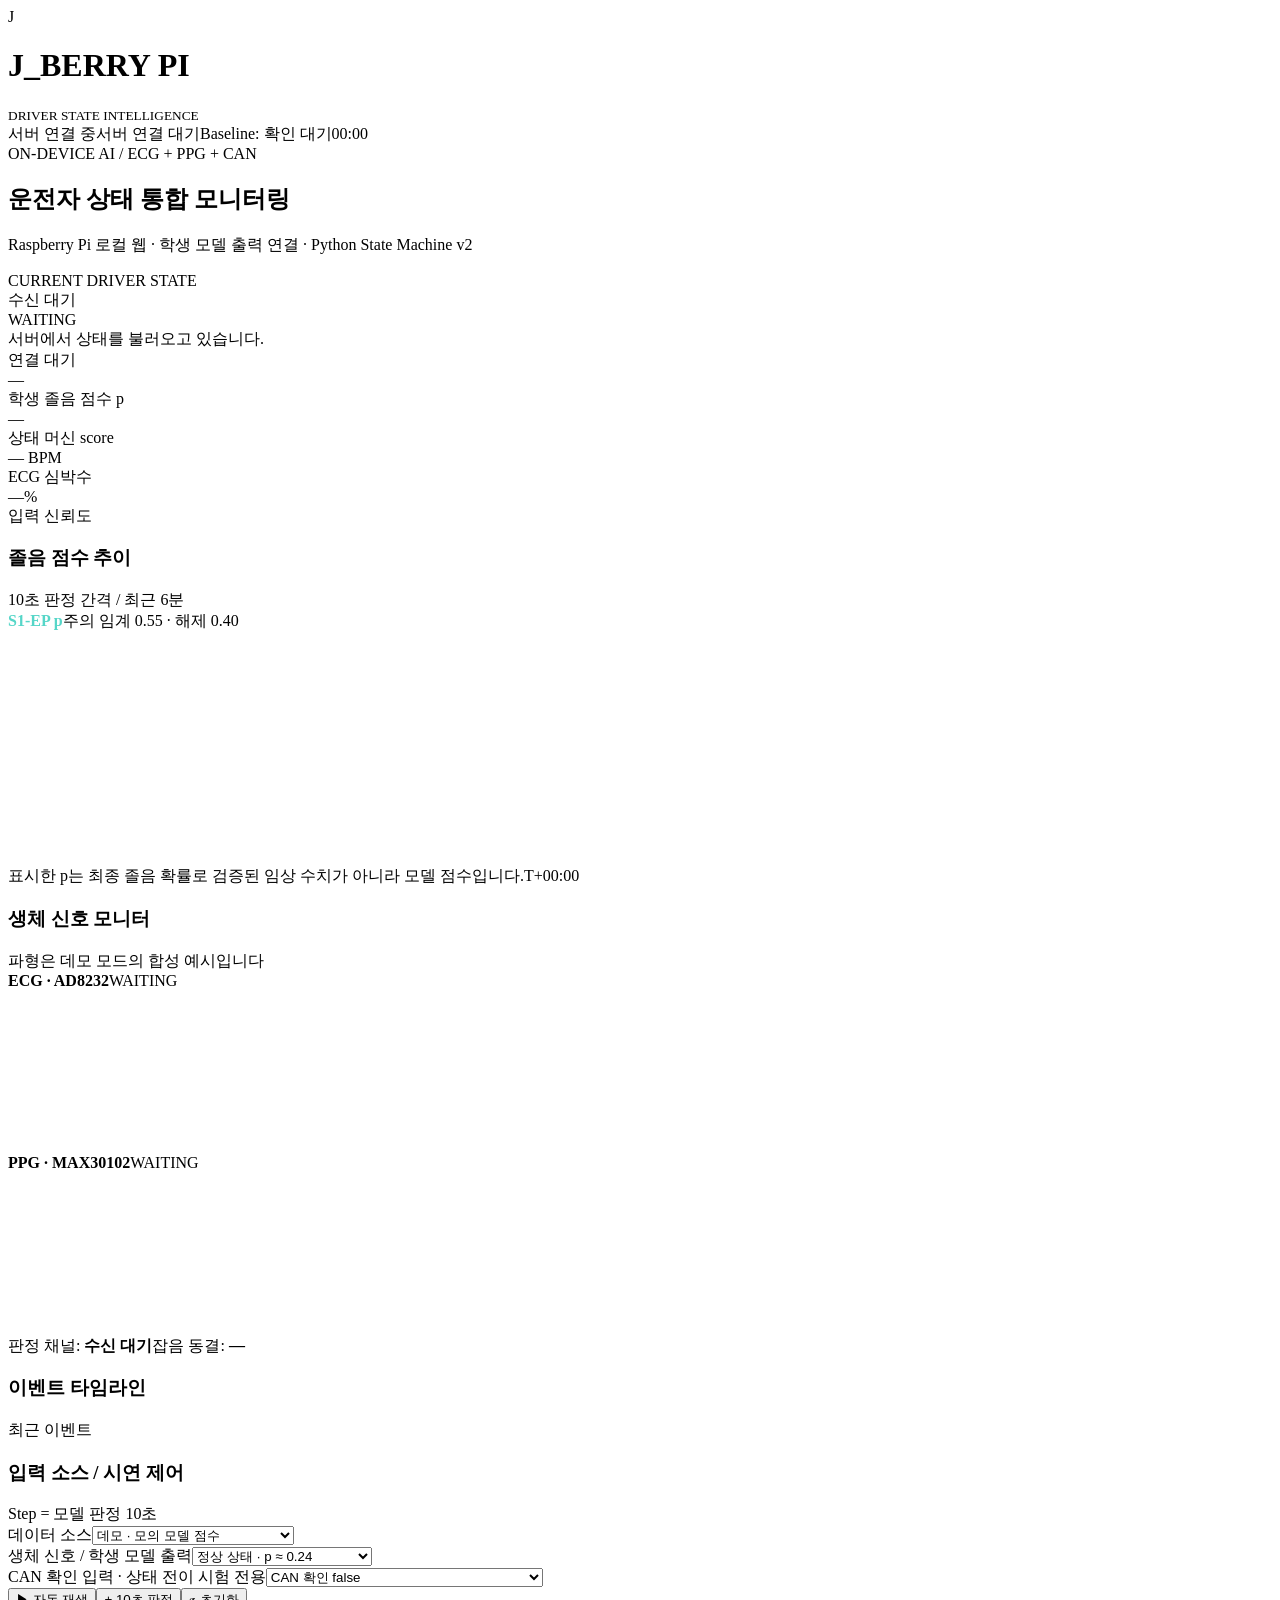
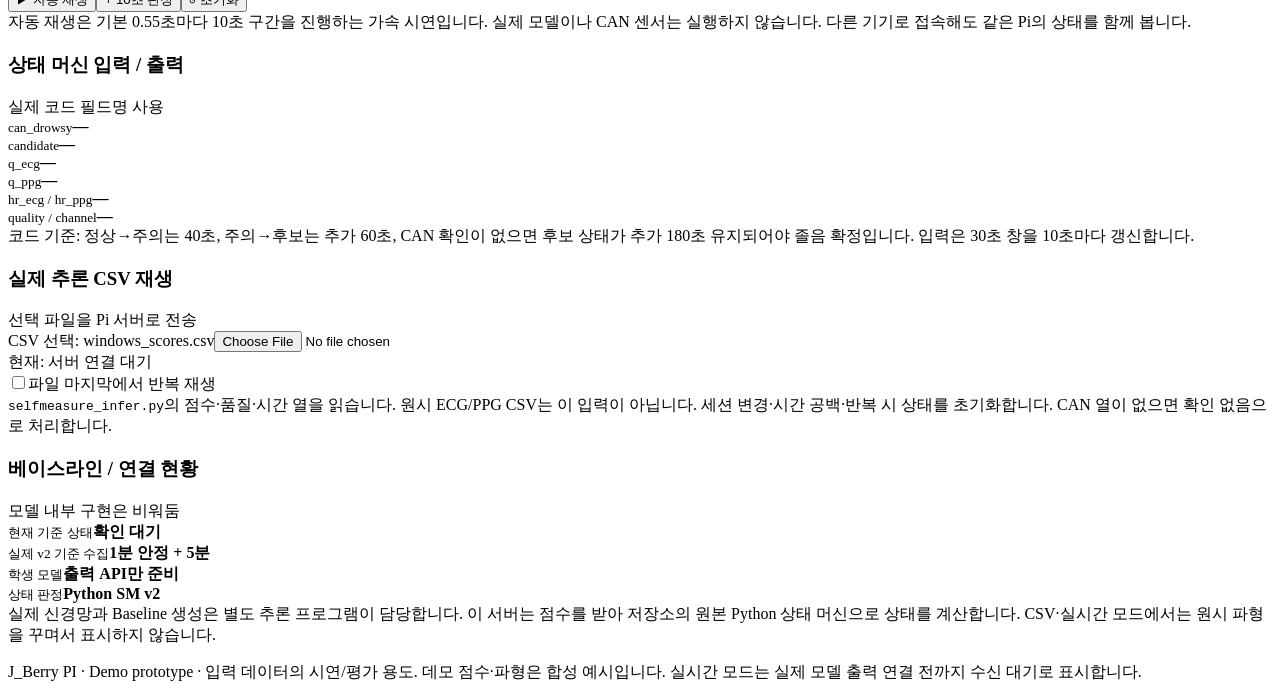
==== web/dashboard/index.html @ 97eda274 "feat: Raspberry Pi 웹 대시보드와 모델 출력 API 추가" ====
<!DOCTYPE html>
<html lang="ko">
<head>
<meta charset="utf-8" />
<meta name="viewport" content="width=device-width, initial-scale=1" />
<title>J_Berry PI | Driver State Monitor</title>
<link rel="stylesheet" href="/styles.css">
</head>
<body>
<div class="app">
<header class="masthead"><div class="brand"><div class="brand-mark">J</div><div><h1>J_BERRY PI</h1><small>DRIVER STATE INTELLIGENCE</small></div></div><div class="top-right"><span class="chip warn" id="modeChip">서버 연결 중</span><span class="chip" id="serverChip">서버 연결 대기</span><span class="chip" id="baselineChip">Baseline: 확인 대기</span><span class="clock" id="clock">00:00</span></div></header>
<div class="headline"><div class="eyebrow">ON-DEVICE AI / ECG + PPG + CAN</div><h2>운전자 상태 통합 모니터링</h2><p>Raspberry Pi 로컬 웹 · 학생 모델 출력 연결 · Python State Machine v2</p></div>
<div class="layout">
<main class="column">
<section class="panel hero"><div class="hero-top"><div><div class="tiny-caps">CURRENT DRIVER STATE</div><div class="state-copy"><div class="state-big invalid" id="stateText">수신 대기</div><div class="state-pill" id="stateId">WAITING</div></div><div class="state-explain" id="stateDesc">서버에서 상태를 불러오고 있습니다.</div></div><div class="chip ok" id="confidenceChip">연결 대기</div></div>
<div class="stats"><div class="metric"><div class="value" id="probVal">—</div><div class="label">학생 졸음 점수 p</div></div><div class="metric"><div class="value" id="scoreVal">—</div><div class="label">상태 머신 score</div></div><div class="metric"><div class="value" id="hrVal">— <span class="unit">BPM</span></div><div class="label">ECG 심박수</div></div><div class="metric"><div class="value" id="confVal">—<span class="unit">%</span></div><div class="label">입력 신뢰도</div></div></div></section>
<section class="panel pad"><div class="panel-title"><h3>졸음 점수 추이</h3><span class="subtle">10초 판정 간격 / 최근 6분</span></div><div class="graph"><div class="graphhead"><strong style="color:#56d6c8">S1-EP p</strong><span class="subtle">주의 임계 0.55 · 해제 0.40</span></div><canvas id="trendCanvas" width="1000" height="230"></canvas></div><div class="keyline"><span>표시한 p는 최종 졸음 확률로 검증된 임상 수치가 아니라 모델 점수입니다.</span><span id="timelineTime">T+00:00</span></div></section>
<section class="panel pad"><div class="panel-title"><h3>생체 신호 모니터</h3><span class="subtle"><span id="waveNote">파형은 데모 모드의 합성 예시입니다</span></span></div><div class="signals"><div class="graph signal"><div class="graphhead"><strong><span class="legend-dot"></span>ECG · AD8232</strong><span class="subtle" id="ecgLabel">WAITING</span></div><canvas id="ecgCanvas" width="500" height="160"></canvas></div><div class="graph signal"><div class="graphhead"><strong><span class="legend-dot purple"></span>PPG · MAX30102</strong><span class="subtle" id="ppgLabel">WAITING</span></div><canvas id="ppgCanvas" width="500" height="160"></canvas></div></div><div class="keyline"><span>판정 채널: <strong id="channelText">수신 대기</strong></span><span>잡음 동결: <strong id="frozenText">—</strong></span></div></section>
<section class="panel pad"><div class="panel-title"><h3>이벤트 타임라인</h3><span class="subtle">최근 이벤트</span></div><div id="eventLog" class="timeline" aria-live="polite"></div></section>
</main>
<aside class="column">
<section class="panel pad"><div class="panel-title"><h3>입력 소스 / 시연 제어</h3><span class="subtle">Step = 모델 판정 10초</span></div>
<div class="form-group"><label for="sourceMode">데이터 소스</label><select id="sourceMode"><option value="demo">데모 · 모의 모델 점수</option><option value="csv" disabled>추론 CSV · 아래에서 파일 선택</option><option value="live">실시간 · 모델 출력 API 대기</option></select></div><div class="form-group"><label for="scenario">생체 신호 / 학생 모델 출력</label><select id="scenario"><option value="normal">정상 상태 · p ≈ 0.24</option><option value="drowsy">졸음 추정 · p ≈ 0.82</option><option value="recover">회복 상태 · p ≈ 0.17</option><option value="noise">ECG 잡음 · PPG 대체 시도</option><option value="invalid">ECG·PPG 모두 불량</option><option value="manual">직접 지정한 p 사용</option></select></div>
<div class="form-group" id="manualGroup" hidden><label for="manualP">임의 학생 점수 p: <strong id="manualLabel">0.70</strong></label><input id="manualP" type="range" min="0" max="1" step="0.01" value="0.7"></div>
<div class="form-group"><label for="canScenario">CAN 확인 입력 · 상태 전이 시험 전용</label><select id="canScenario"><option value="none">CAN 확인 false</option><option value="confirm">시험용 CAN 확인 true (실제 감속 판단 아님)</option><option value="offline">CAN 미수신 / 지속시간으로 확인</option></select></div>
<div class="buttonbar"><button class="btn primary" id="startBtn">▶ 자동 재생</button><button class="btn" id="stepBtn">+ 10초 판정</button><button class="btn danger" id="resetBtn">↺ 초기화</button></div>
<div class="callout">자동 재생은 기본 0.55초마다 10초 구간을 진행하는 가속 시연입니다. 실제 모델이나 CAN 센서는 실행하지 않습니다. 다른 기기로 접속해도 같은 Pi의 상태를 함께 봅니다.</div><p id="notice" class="notice" role="status" aria-live="polite"></p></section>
<section class="panel pad"><div class="panel-title"><h3>상태 머신 입력 / 출력</h3><span class="subtle">실제 코드 필드명 사용</span></div><div class="readout"><div><small>can_drowsy</small><strong id="canBool">—</strong></div><div><small>candidate</small><strong id="candBool">—</strong></div><div><small>q_ecg</small><strong id="qEcg">—</strong></div><div><small>q_ppg</small><strong id="qPpg">—</strong></div><div><small>hr_ecg / hr_ppg</small><strong id="bothHR">—</strong></div><div><small>quality / channel</small><strong id="qualityDetail">—</strong></div></div><div class="callout">코드 기준: 정상→주의는 40초, 주의→후보는 추가 60초, CAN 확인이 없으면 후보 상태가 추가 180초 유지되어야 졸음 확정입니다. 입력은 30초 창을 10초마다 갱신합니다.</div></section>
<section class="panel pad"><div class="panel-title"><h3>실제 추론 CSV 재생</h3><span class="subtle">선택 파일을 Pi 서버로 전송</span></div><label class="file-label">CSV 선택: windows_scores.csv<input id="csvFile" type="file" accept=".csv,text/csv" /></label><div class="source-name" id="sourceName">현재: 서버 연결 대기</div><div class="switchline"><input type="checkbox" id="loopCsv" /><label for="loopCsv">파일 마지막에서 반복 재생</label></div><div class="callout"><code>selfmeasure_infer.py</code>의 점수·품질·시간 열을 읽습니다. 원시 ECG/PPG CSV는 이 입력이 아닙니다. 세션 변경·시간 공백·반복 시 상태를 초기화합니다. CAN 열이 없으면 확인 없음으로 처리합니다.</div></section>
<section class="panel pad"><div class="panel-title"><h3>베이스라인 / 연결 현황</h3><span class="subtle">모델 내부 구현은 비워둠</span></div><div class="readout"><div><small>현재 기준 상태</small><strong id="baselineStatus">확인 대기</strong></div><div><small>실제 v2 기준 수집</small><strong>1분 안정 + 5분</strong></div><div><small>학생 모델</small><strong>출력 API만 준비</strong></div><div><small>상태 판정</small><strong>Python SM v2</strong></div></div><div class="footnote">실제 신경망과 Baseline 생성은 별도 추론 프로그램이 담당합니다. 이 서버는 점수를 받아 저장소의 원본 Python 상태 머신으로 상태를 계산합니다. CSV·실시간 모드에서는 원시 파형을 꾸며서 표시하지 않습니다.</div></section>
</aside></div>
<p class="footnote">J_Berry PI · Demo prototype · 입력 데이터의 시연/평가 용도. 데모 점수·파형은 합성 예시입니다. 실시간 모드는 실제 모델 출력 연결 전까지 수신 대기로 표시합니다.</p>
</div>
<script src="/app.js" defer></script>
</body>
</html>
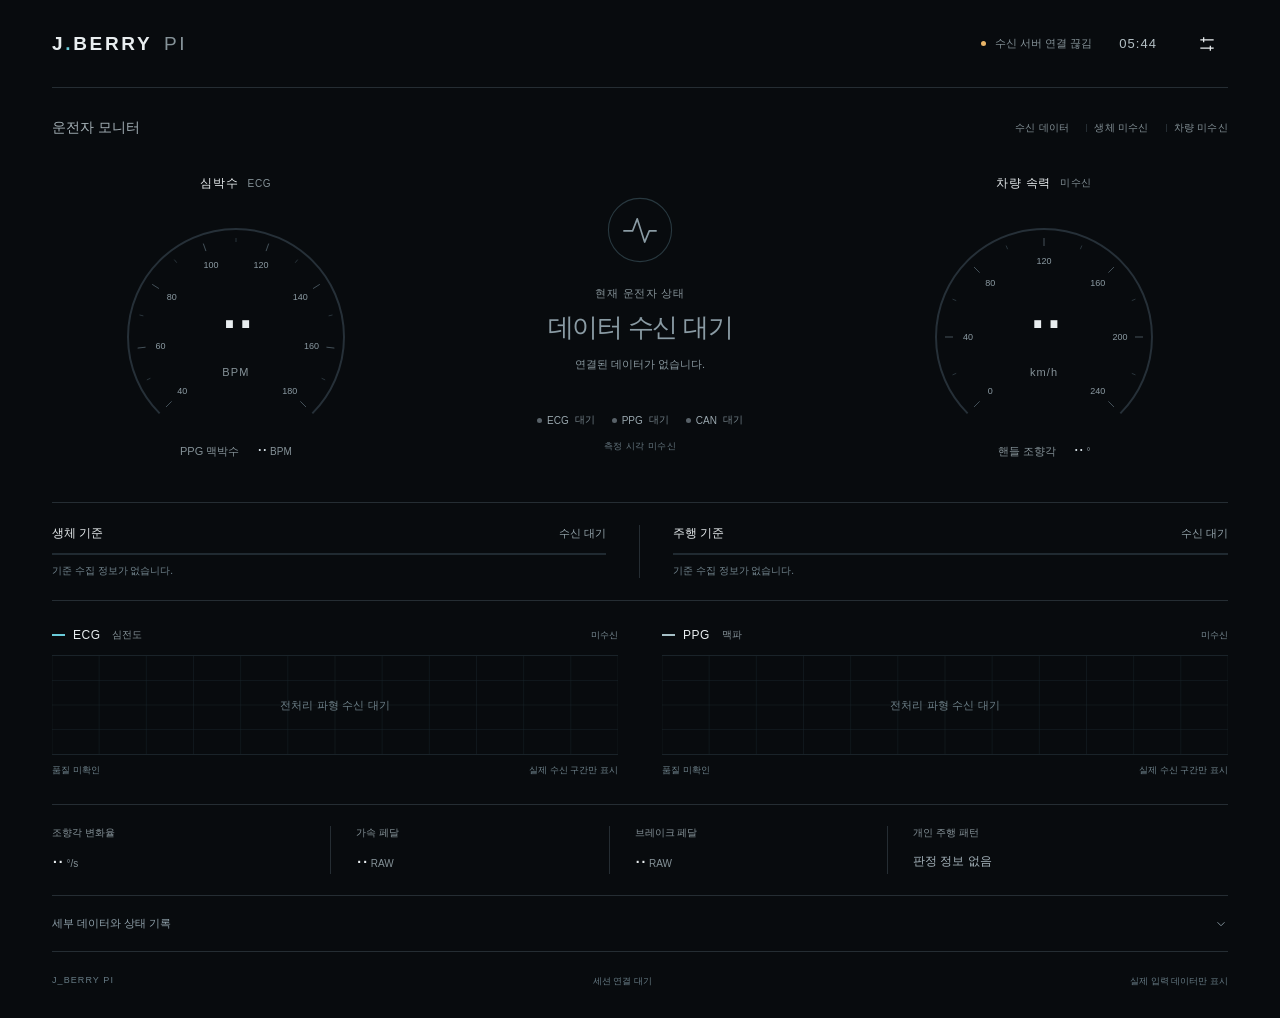
==== commit e5ce6657: "feat: 실제 입력 기반 계기판 화면과 웹보드 규약 연결" ====
--- a/web/dashboard/index.html
+++ b/web/dashboard/index.html
@@ -1,36 +1,104 @@
-<!DOCTYPE html>
+<!doctype html>
 <html lang="ko">
 <head>
-<meta charset="utf-8" />
-<meta name="viewport" content="width=device-width, initial-scale=1" />
-<title>J_Berry PI | Driver State Monitor</title>
-<link rel="stylesheet" href="/styles.css">
+  <meta charset="utf-8">
+  <meta name="viewport" content="width=device-width, initial-scale=1">
+  <meta name="color-scheme" content="dark">
+  <title>J_BERRY PI | 운전자 모니터</title>
+  <link rel="stylesheet" href="styles.css">
+  <script src="contract-validator.js" defer></script>
+  <script src="webboard-state.js" defer></script>
+  <script src="app.js" defer></script>
 </head>
 <body>
-<div class="app">
-<header class="masthead"><div class="brand"><div class="brand-mark">J</div><div><h1>J_BERRY PI</h1><small>DRIVER STATE INTELLIGENCE</small></div></div><div class="top-right"><span class="chip warn" id="modeChip">서버 연결 중</span><span class="chip" id="serverChip">서버 연결 대기</span><span class="chip" id="baselineChip">Baseline: 확인 대기</span><span class="clock" id="clock">00:00</span></div></header>
-<div class="headline"><div class="eyebrow">ON-DEVICE AI / ECG + PPG + CAN</div><h2>운전자 상태 통합 모니터링</h2><p>Raspberry Pi 로컬 웹 · 학생 모델 출력 연결 · Python State Machine v2</p></div>
-<div class="layout">
-<main class="column">
-<section class="panel hero"><div class="hero-top"><div><div class="tiny-caps">CURRENT DRIVER STATE</div><div class="state-copy"><div class="state-big invalid" id="stateText">수신 대기</div><div class="state-pill" id="stateId">WAITING</div></div><div class="state-explain" id="stateDesc">서버에서 상태를 불러오고 있습니다.</div></div><div class="chip ok" id="confidenceChip">연결 대기</div></div>
-<div class="stats"><div class="metric"><div class="value" id="probVal">—</div><div class="label">학생 졸음 점수 p</div></div><div class="metric"><div class="value" id="scoreVal">—</div><div class="label">상태 머신 score</div></div><div class="metric"><div class="value" id="hrVal">— <span class="unit">BPM</span></div><div class="label">ECG 심박수</div></div><div class="metric"><div class="value" id="confVal">—<span class="unit">%</span></div><div class="label">입력 신뢰도</div></div></div></section>
-<section class="panel pad"><div class="panel-title"><h3>졸음 점수 추이</h3><span class="subtle">10초 판정 간격 / 최근 6분</span></div><div class="graph"><div class="graphhead"><strong style="color:#56d6c8">S1-EP p</strong><span class="subtle">주의 임계 0.55 · 해제 0.40</span></div><canvas id="trendCanvas" width="1000" height="230"></canvas></div><div class="keyline"><span>표시한 p는 최종 졸음 확률로 검증된 임상 수치가 아니라 모델 점수입니다.</span><span id="timelineTime">T+00:00</span></div></section>
-<section class="panel pad"><div class="panel-title"><h3>생체 신호 모니터</h3><span class="subtle"><span id="waveNote">파형은 데모 모드의 합성 예시입니다</span></span></div><div class="signals"><div class="graph signal"><div class="graphhead"><strong><span class="legend-dot"></span>ECG · AD8232</strong><span class="subtle" id="ecgLabel">WAITING</span></div><canvas id="ecgCanvas" width="500" height="160"></canvas></div><div class="graph signal"><div class="graphhead"><strong><span class="legend-dot purple"></span>PPG · MAX30102</strong><span class="subtle" id="ppgLabel">WAITING</span></div><canvas id="ppgCanvas" width="500" height="160"></canvas></div></div><div class="keyline"><span>판정 채널: <strong id="channelText">수신 대기</strong></span><span>잡음 동결: <strong id="frozenText">—</strong></span></div></section>
-<section class="panel pad"><div class="panel-title"><h3>이벤트 타임라인</h3><span class="subtle">최근 이벤트</span></div><div id="eventLog" class="timeline" aria-live="polite"></div></section>
-</main>
-<aside class="column">
-<section class="panel pad"><div class="panel-title"><h3>입력 소스 / 시연 제어</h3><span class="subtle">Step = 모델 판정 10초</span></div>
-<div class="form-group"><label for="sourceMode">데이터 소스</label><select id="sourceMode"><option value="demo">데모 · 모의 모델 점수</option><option value="csv" disabled>추론 CSV · 아래에서 파일 선택</option><option value="live">실시간 · 모델 출력 API 대기</option></select></div><div class="form-group"><label for="scenario">생체 신호 / 학생 모델 출력</label><select id="scenario"><option value="normal">정상 상태 · p ≈ 0.24</option><option value="drowsy">졸음 추정 · p ≈ 0.82</option><option value="recover">회복 상태 · p ≈ 0.17</option><option value="noise">ECG 잡음 · PPG 대체 시도</option><option value="invalid">ECG·PPG 모두 불량</option><option value="manual">직접 지정한 p 사용</option></select></div>
-<div class="form-group" id="manualGroup" hidden><label for="manualP">임의 학생 점수 p: <strong id="manualLabel">0.70</strong></label><input id="manualP" type="range" min="0" max="1" step="0.01" value="0.7"></div>
-<div class="form-group"><label for="canScenario">CAN 확인 입력 · 상태 전이 시험 전용</label><select id="canScenario"><option value="none">CAN 확인 false</option><option value="confirm">시험용 CAN 확인 true (실제 감속 판단 아님)</option><option value="offline">CAN 미수신 / 지속시간으로 확인</option></select></div>
-<div class="buttonbar"><button class="btn primary" id="startBtn">▶ 자동 재생</button><button class="btn" id="stepBtn">+ 10초 판정</button><button class="btn danger" id="resetBtn">↺ 초기화</button></div>
-<div class="callout">자동 재생은 기본 0.55초마다 10초 구간을 진행하는 가속 시연입니다. 실제 모델이나 CAN 센서는 실행하지 않습니다. 다른 기기로 접속해도 같은 Pi의 상태를 함께 봅니다.</div><p id="notice" class="notice" role="status" aria-live="polite"></p></section>
-<section class="panel pad"><div class="panel-title"><h3>상태 머신 입력 / 출력</h3><span class="subtle">실제 코드 필드명 사용</span></div><div class="readout"><div><small>can_drowsy</small><strong id="canBool">—</strong></div><div><small>candidate</small><strong id="candBool">—</strong></div><div><small>q_ecg</small><strong id="qEcg">—</strong></div><div><small>q_ppg</small><strong id="qPpg">—</strong></div><div><small>hr_ecg / hr_ppg</small><strong id="bothHR">—</strong></div><div><small>quality / channel</small><strong id="qualityDetail">—</strong></div></div><div class="callout">코드 기준: 정상→주의는 40초, 주의→후보는 추가 60초, CAN 확인이 없으면 후보 상태가 추가 180초 유지되어야 졸음 확정입니다. 입력은 30초 창을 10초마다 갱신합니다.</div></section>
-<section class="panel pad"><div class="panel-title"><h3>실제 추론 CSV 재생</h3><span class="subtle">선택 파일을 Pi 서버로 전송</span></div><label class="file-label">CSV 선택: windows_scores.csv<input id="csvFile" type="file" accept=".csv,text/csv" /></label><div class="source-name" id="sourceName">현재: 서버 연결 대기</div><div class="switchline"><input type="checkbox" id="loopCsv" /><label for="loopCsv">파일 마지막에서 반복 재생</label></div><div class="callout"><code>selfmeasure_infer.py</code>의 점수·품질·시간 열을 읽습니다. 원시 ECG/PPG CSV는 이 입력이 아닙니다. 세션 변경·시간 공백·반복 시 상태를 초기화합니다. CAN 열이 없으면 확인 없음으로 처리합니다.</div></section>
-<section class="panel pad"><div class="panel-title"><h3>베이스라인 / 연결 현황</h3><span class="subtle">모델 내부 구현은 비워둠</span></div><div class="readout"><div><small>현재 기준 상태</small><strong id="baselineStatus">확인 대기</strong></div><div><small>실제 v2 기준 수집</small><strong>1분 안정 + 5분</strong></div><div><small>학생 모델</small><strong>출력 API만 준비</strong></div><div><small>상태 판정</small><strong>Python SM v2</strong></div></div><div class="footnote">실제 신경망과 Baseline 생성은 별도 추론 프로그램이 담당합니다. 이 서버는 점수를 받아 저장소의 원본 Python 상태 머신으로 상태를 계산합니다. CSV·실시간 모드에서는 원시 파형을 꾸며서 표시하지 않습니다.</div></section>
-</aside></div>
-<p class="footnote">J_Berry PI · Demo prototype · 입력 데이터의 시연/평가 용도. 데모 점수·파형은 합성 예시입니다. 실시간 모드는 실제 모델 출력 연결 전까지 수신 대기로 표시합니다.</p>
+<div class="dashboard">
+  <header class="topbar">
+    <a class="wordmark" href="#" aria-label="J Berry PI 계기판">J<span class="brand-dot">.</span>BERRY <span class="brand-pi">PI</span></a>
+    <div class="topbar-right">
+      <span class="transport"><i id="transportDot" class="dot"></i><span id="transportLabel">연결 대기</span></span>
+      <time id="wallClock" class="wall-clock"></time>
+      <button id="settingsButton" class="icon-button" type="button" aria-label="데이터 연결 설정" aria-haspopup="dialog">
+        <svg viewBox="0 0 24 24" aria-hidden="true"><path d="M4 7h16M4 17h16M8 4v6M16 14v6"/></svg>
+      </button>
+    </div>
+  </header>
+
+  <main>
+    <div class="section-head"><h1>운전자 모니터</h1><div class="source-labels"><span id="viewSource">입력 대기</span><span id="bioSource">생체 미수신</span><span id="canSource">차량 미수신</span><span id="decisionSource" data-origin="simulated" hidden>판정 참조: 차량 시뮬레이션</span></div></div>
+    <section class="cluster" aria-label="운전자 계기판">
+      <div class="instrument heart-instrument">
+        <div class="instrument-label">심박수 <span class="detail-label">ECG</span></div>
+        <div class="dial">
+          <svg id="heartDial" class="dial-svg" viewBox="0 0 280 245" role="img" aria-label="심박수 눈금">
+            <path class="dial-track" d="M 63.63 216.37 A 108 108 0 1 1 216.37 216.37"/>
+            <g class="dial-ticks"></g><path class="dial-value" pathLength="100" d="M 63.63 216.37 A 108 108 0 1 1 216.37 216.37" hidden/>
+          </svg>
+          <div class="dial-reading"><strong id="ecgHr">··</strong><span>BPM</span></div>
+        </div>
+        <div class="secondary-reading"><span>PPG 맥박수</span><strong><span id="ppgHr">··</span><small> BPM</small></strong></div>
+      </div>
+
+      <div id="stateModule" class="driver-state" data-state="waiting">
+        <div class="state-orbit" aria-hidden="true"><svg viewBox="0 0 84 84"><circle cx="42" cy="42" r="34"/><path d="M24 43h10l5-13 8 25 5-12h8"/></svg></div>
+        <p class="state-caption">현재 운전자 상태</p>
+        <h2 id="driverState" class="state-title" aria-live="polite">데이터 수신 대기</h2>
+        <p id="stateDescription" class="state-description">연결된 데이터가 없습니다.</p>
+        <div class="connection-strip" aria-label="데이터 연결 상태">
+          <span><i id="ecgDot" class="dot"></i>ECG <b id="ecgConnection">대기</b></span>
+          <span><i id="ppgDot" class="dot"></i>PPG <b id="ppgConnection">대기</b></span>
+          <span><i id="canDot" class="dot"></i>CAN <b id="canConnection">대기</b></span>
+        </div>
+        <span id="measurementTime" class="measurement-time">측정 시각 미수신</span>
+      </div>
+
+      <div class="instrument speed-instrument">
+        <div class="instrument-label">차량 속력 <span id="speedFreshness" class="detail-label">미수신</span></div>
+        <div class="dial">
+          <svg id="speedDial" class="dial-svg" viewBox="0 0 280 245" role="img" aria-label="차량 속력 눈금">
+            <path class="dial-track" d="M 63.63 216.37 A 108 108 0 1 1 216.37 216.37"/>
+            <g class="dial-ticks"></g><path class="dial-value" pathLength="100" d="M 63.63 216.37 A 108 108 0 1 1 216.37 216.37" hidden/>
+          </svg>
+          <div class="dial-reading"><strong id="speedValue">··</strong><span>km/h</span></div>
+        </div>
+        <div class="secondary-reading"><span>핸들 조향각</span><strong><span id="steeringValue">··</span><small> °</small></strong></div>
+      </div>
+    </section>
+
+    <section class="baseline-strip" aria-label="개인 기준 수집 현황">
+      <div class="baseline-item"><div class="baseline-top"><h3>생체 기준</h3><span id="bioBaselineText">수신 대기</span></div><div class="baseline-track"><span id="bioBaselineFill" hidden></span></div><p id="bioBaselineDetail">개인 기준 수집 정보가 없습니다.</p></div>
+      <div class="baseline-item"><div class="baseline-top"><h3>주행 기준</h3><span id="canBaselineText">수신 대기</span></div><div class="baseline-track"><span id="canBaselineFill" hidden></span></div><p id="canBaselineDetail">차량 데이터 연결을 기다리고 있습니다.</p></div>
+    </section>
+
+    <section class="signal-section" aria-label="실제 생체신호">
+      <article class="signal-panel"><div class="signal-heading"><h3><span class="trace-mark"></span>ECG <span>심전도</span></h3><span id="ecgMeta" class="signal-meta">미수신</span></div><div class="wave-viewport"><canvas id="ecgWave" width="900" height="160" aria-label="수신한 ECG 파형"></canvas><p id="ecgEmpty" class="wave-empty">전처리 파형 수신 대기</p></div><div class="wave-footer"><span id="ecgQuality">품질 미확인</span><span id="ecgWindow">실제 수신 구간만 표시</span></div></article>
+      <article class="signal-panel"><div class="signal-heading"><h3><span class="trace-mark secondary"></span>PPG <span>맥파</span></h3><span id="ppgMeta" class="signal-meta">미수신</span></div><div class="wave-viewport"><canvas id="ppgWave" width="900" height="160" aria-label="수신한 PPG 파형"></canvas><p id="ppgEmpty" class="wave-empty">전처리 파형 수신 대기</p></div><div class="wave-footer"><span id="ppgQuality">품질 미확인</span><span id="ppgWindow">실제 수신 구간만 표시</span></div></article>
+    </section>
+
+    <section class="vehicle-strip" aria-label="주행 정보">
+      <div><span>조향각 변화율</span><strong><b id="steeringRate">··</b><small> °/s</small></strong></div>
+      <div><span>가속 페달</span><strong><b id="acceleratorValue">··</b><small id="acceleratorUnit"> RAW</small></strong></div>
+      <div><span>브레이크 페달</span><strong><b id="brakeValue">··</b><small id="brakeUnit"> RAW</small></strong></div>
+      <div class="vehicle-pattern"><span>개인 주행 패턴</span><strong id="drivingPattern">데이터 수신 대기</strong></div>
+    </section>
+
+    <details class="detail-panel" id="detailPanel"><summary>세부 데이터와 상태 기록 <svg viewBox="0 0 16 16" aria-hidden="true"><path d="m4 6 4 4 4-4"/></svg></summary>
+      <div class="detail-content">
+        <section class="score-section"><div class="score-numbers"><div><span>모델 졸음 점수</span><strong id="modelScore">··</strong></div><div><span>상태 누적 점수</span><strong id="stateScore">··</strong></div><div><span>신호 품질 가중치</span><strong id="qualityWeight">··</strong></div></div><canvas id="scoreTrend" width="1100" height="180" aria-label="수신한 모델 점수 및 누적 점수"></canvas><div class="trace-legend"><span>모델 점수</span><span>누적 점수</span><span>같은 세션의 측정 시간 기준</span></div></section>
+        <div class="detail-grid"><section><h3>상태 기록</h3><ol id="eventLog" class="event-log"><li class="no-events">수신한 상태 기록이 없습니다.</li></ol></section><section><h3>연결 정보</h3><dl class="quality-details"><div><dt>ECG 이상 간격 비율</dt><dd id="ecgAbnormal">··</dd></div><div><dt>PPG 이상 간격 비율</dt><dd id="ppgAbnormal">··</dd></div><div><dt>사용 신호</dt><dd id="decisionChannel">미수신</dd></div><div><dt>잡음에 따른 누적 보류</dt><dd id="freezeValue">미수신</dd></div><div><dt>차량 교차 확인</dt><dd id="canConfirmation">미수신</dd></div><div><dt>졸음 단계 진입 근거</dt><dd id="confirmationSource">미수신</dd></div></dl></section></div>
+      </div>
+    </details>
+  </main>
+  <footer class="page-footer"><span>J_BERRY PI</span><span id="sessionLabel">세션 연결 대기</span><span>실제 입력 데이터만 표시</span></footer>
 </div>
-<script src="/app.js" defer></script>
+
+<dialog id="settingsDialog" class="settings-dialog" aria-labelledby="settingsTitle">
+  <form method="dialog" class="dialog-heading"><div><span class="dialog-kicker">데이터 연결</span><h2 id="settingsTitle">입력 설정</h2></div><button class="icon-button" aria-label="설정 닫기">×</button></form>
+  <p class="dialog-intro">연결된 JSON 데이터를 표시합니다. 입력이 없으면 수신 대기 상태로 유지됩니다.</p>
+  <label class="field-label" for="inputSource">입력 소스</label><select id="inputSource"><option value="server">이 Pi의 수신 데이터</option><option value="websocket">외부 실시간 연결</option><option value="file">기록 파일</option></select>
+  <div id="socketControls" hidden><label class="field-label" for="socketUrl">WebSocket 주소</label><input id="socketUrl" type="url" placeholder="ws://192.168.0.20:8765" autocomplete="off" spellcheck="false"><button id="connectSocket" class="button primary" type="button">연결</button></div>
+  <div id="fileControls" hidden><label class="field-label" for="eventFile">JSON 또는 JSONL 기록</label><input id="eventFile" type="file" accept=".json,.jsonl,.ndjson,application/json"><p id="fileName" class="field-help">파일을 선택하면 내용을 먼저 검증합니다.</p><div class="file-actions"><button id="playFile" class="button primary" type="button" disabled>재생</button><button id="stepFile" class="button" type="button" disabled>다음 데이터</button><button id="rewindFile" class="button" type="button" disabled>처음으로</button></div><p id="replayPosition" class="field-help">기록 파일이 없습니다.</p></div>
+  <div id="serverHelp" class="field-help">같은 Pi 서버로 전달된 데이터를 모든 화면에서 함께 봅니다.</div>
+  <p id="inputNotice" class="input-notice" role="status" aria-live="polite"></p>
+</dialog>
 </body>
 </html>
--- a/web/dashboard/styles.css
+++ b/web/dashboard/styles.css
@@ -0,0 +1,12 @@
+:root{color-scheme:dark;--bg:#080b0e;--surface:#0c1014;--line:#252d33;--muted:#859298;--text:#e9eef0;--cyan:#69cbd9;--amber:#e9b568;--red:#e37b7e;font-family:"Pretendard","Noto Sans KR",-apple-system,BlinkMacSystemFont,"Segoe UI",sans-serif;font-synthesis:none}
+*{box-sizing:border-box}body{margin:0;background:var(--bg);color:var(--text)}button,input,select{font:inherit}button,a,input,select,summary{-webkit-tap-highlight-color:transparent}button,summary{cursor:pointer}button:disabled{opacity:.35;cursor:default}[hidden]{display:none!important}button:focus-visible,a:focus-visible,input:focus-visible,select:focus-visible,summary:focus-visible{outline:2px solid var(--cyan);outline-offset:5px}a{color:inherit}button{color:inherit}h1,h2,h3,p{margin:0}button,select,input{border-radius:4px}svg{display:block}.dashboard{max-width:1440px;margin:0 auto;padding:0 52px}.topbar{height:88px;display:flex;align-items:center;justify-content:space-between;border-bottom:1px solid var(--line)}.wordmark{text-decoration:none;font-size:19px;font-weight:750;letter-spacing:.14em}.brand-dot{color:var(--cyan)}.brand-pi{font-weight:400;color:var(--muted);margin-left:4px}.topbar-right{display:flex;gap:27px;align-items:center}.transport{display:flex;gap:9px;align-items:center;color:var(--muted);font-size:11px}.dot{display:inline-block;flex-shrink:0;width:5px;height:5px;border-radius:50%;background:#586168}.dot[data-status=connected],.dot[data-status=live]{background:var(--cyan)}.dot[data-status=disconnected],.dot[data-status=stale]{background:var(--amber)}.wall-clock{font-size:13px;letter-spacing:.08em;font-variant-numeric:tabular-nums;color:#b4c0c5}.icon-button{width:44px;height:44px;padding:12px;display:grid;place-items:center;border:1px solid transparent;background:transparent;font-size:24px;line-height:1}.icon-button:hover{border-color:var(--line);background:var(--surface)}.icon-button svg{width:20px;fill:none;stroke:currentColor;stroke-width:1.5}.section-head{display:flex;align-items:center;justify-content:space-between;gap:16px;padding:31px 0 0}.section-head h1{font-size:14px;font-weight:500;color:#a5b1b7}.source-labels{display:flex;gap:17px;font-size:10px;letter-spacing:.025em;color:var(--muted)}.source-labels span{display:flex;align-items:center;gap:7px}.source-labels span+span:before{content:"";display:inline-block;height:8px;border-left:1px solid var(--line)}.source-labels [data-origin=simulated]{color:var(--amber)}
+.cluster{display:grid;grid-template-columns:1fr 1.2fr 1fr;align-items:center;min-height:365px;padding:17px 12px 22px;gap:26px}.instrument{text-align:center;max-width:290px;width:100%;margin:auto}.instrument-label{font-size:12px;font-weight:600;letter-spacing:.06em;display:flex;justify-content:center;gap:9px;align-items:center}.detail-label{font-size:10px;color:var(--muted);font-weight:400}.dial{position:relative;margin:5px auto -5px;width:100%;max-width:280px;aspect-ratio:280/245}.dial-svg{width:100%;height:100%;overflow:visible}.dial-track{fill:none;stroke:#263038;stroke-width:2}.dial-value{fill:none;stroke:var(--cyan);stroke-width:3;stroke-linecap:round;stroke-dasharray:0 100}.dial-ticks line{stroke:#445159;stroke-width:1}.dial-ticks .minor{stroke:#29343b}.dial-ticks text{fill:#8b9aa2;font-family:inherit;font-size:9px;font-variant-numeric:tabular-nums}.dial-reading{position:absolute;inset:35% 0 auto;display:flex;flex-direction:column;align-items:center}.dial-reading strong{font-family:"Bahnschrift","DIN Alternate","Arial Narrow",sans-serif;font-size:clamp(52px,5.6vw,80px);font-weight:400;letter-spacing:-.05em;line-height:1.05;font-variant-numeric:tabular-nums}.dial-reading>span{font-size:11px;letter-spacing:.1em;color:var(--muted);margin-top:8px}.secondary-reading{display:flex;justify-content:center;gap:18px;align-items:baseline;padding-top:2px;color:var(--muted);font-size:11px}.secondary-reading strong{font-size:18px;font-weight:400;color:#d1dce1;font-variant-numeric:tabular-nums}.secondary-reading small{font-size:10px;color:var(--muted)}
+.driver-state{text-align:center;align-self:center;color:var(--cyan);padding:10px 0 0;min-width:0}.driver-state[data-state=waiting],.driver-state[data-state=unavailable]{color:#8a9ba4}.driver-state[data-state=caution],.driver-state[data-state=candidate]{color:var(--amber)}.driver-state[data-state=drowsy]{color:var(--red)}.state-orbit{width:78px;height:78px;margin:0 auto 17px}.state-orbit svg{width:100%;height:100%;fill:none;stroke:currentColor;stroke-width:1.2}.state-orbit circle{stroke:#28383f}.state-orbit path{stroke-width:1.8;stroke-linejoin:round}.state-caption{color:var(--muted);font-size:11px;margin-bottom:9px;letter-spacing:.06em}.state-title{font-size:44px;font-weight:500;letter-spacing:-.05em;line-height:1.35;word-break:keep-all}.driver-state[data-state=waiting] .state-title,.driver-state[data-state=unavailable] .state-title{font-size:26px}.state-description{color:#89989f;font-size:11px;line-height:1.8;min-height:40px;max-width:300px;margin:10px auto 0;word-break:keep-all}.connection-strip{display:flex;align-items:center;justify-content:center;gap:17px;margin-top:18px;font-size:10px;color:#9aa8af}.connection-strip>span{display:flex;align-items:center;gap:5px;white-space:nowrap}.connection-strip b{font-weight:400;color:#738188;margin-left:1px}.measurement-time{display:block;font-size:9px;letter-spacing:.06em;color:#65767f;margin-top:13px;font-variant-numeric:tabular-nums}
+.baseline-strip{display:grid;grid-template-columns:1fr 1fr;border-top:1px solid var(--line);border-bottom:1px solid var(--line);padding:22px 0;gap:0}.baseline-item{padding:0 33px}.baseline-item:first-child{padding-left:0;border-right:1px solid var(--line)}.baseline-item:last-child{padding-right:0}.baseline-top{display:flex;align-items:center;justify-content:space-between;gap:12px}.baseline-top h3{font-size:12px;font-weight:500}.baseline-top>span{font-size:11px;color:#95a5ac}.baseline-track{margin-top:11px;height:2px;background:#202a31;overflow:hidden}.baseline-track>span{display:block;height:100%;background:var(--cyan);width:0}.baseline-item p{font-size:10px;color:#72848d;margin-top:9px;min-height:14px}
+.signal-section{display:grid;grid-template-columns:1fr 1fr;gap:44px;padding:27px 0}.signal-heading{display:flex;align-items:center;justify-content:space-between;gap:10px;margin-bottom:13px}.signal-heading h3{display:flex;align-items:center;gap:8px;font-size:12px;font-weight:500;letter-spacing:.04em}.signal-heading h3>span:last-child{font-size:10px;color:var(--muted);letter-spacing:0;margin-left:4px;font-weight:400}.trace-mark{display:block;width:13px;height:2px;background:var(--cyan)}.trace-mark.secondary{background:#a6bfc6}.signal-meta{font-size:9px;color:#7c8e97;font-variant-numeric:tabular-nums}.wave-viewport{position:relative;height:100px;border-top:1px solid #1a2329;border-bottom:1px solid #1a2329}.wave-viewport canvas{display:block;width:100%;height:100%}.wave-empty{position:absolute;inset:0;display:grid;place-content:center;pointer-events:none;color:#6e8089;font-size:11px;letter-spacing:.02em}.wave-footer{display:flex;justify-content:space-between;align-items:center;font-size:9px;color:#6e828b;margin-top:9px;gap:8px}.vehicle-strip{display:grid;grid-template-columns:1fr 1fr 1fr 1.3fr;gap:16px;padding:21px 0;border-top:1px solid var(--line);border-bottom:1px solid var(--line)}.vehicle-strip>div{padding-left:25px;border-left:1px solid var(--line)}.vehicle-strip>div:first-child{padding-left:0;border-left:0}.vehicle-strip span{display:block;font-size:10px;color:var(--muted);margin-bottom:8px}.vehicle-strip strong{font-weight:400;font-size:21px;font-variant-numeric:tabular-nums}.vehicle-strip strong b{font-weight:400}.vehicle-strip small{font-size:10px;color:var(--muted)}.vehicle-pattern strong{font-size:12px;line-height:26px;color:#a6b4bc}.vehicle-pattern strong[data-status=outside_baseline]{color:var(--amber)}
+.detail-panel{padding:0;border-bottom:1px solid var(--line)}.detail-panel>summary{list-style:none;display:flex;align-items:center;justify-content:space-between;padding:20px 0;color:#8fa0aa;font-size:11px}.detail-panel>summary::-webkit-details-marker{display:none}.detail-panel>summary svg{width:14px;height:14px;stroke:currentColor;fill:none;transition:transform .15s}.detail-panel[open]>summary svg{transform:rotate(180deg)}.detail-content{padding:4px 0 22px}.score-numbers{display:flex;gap:52px;margin-bottom:20px}.score-numbers span{display:block;font-size:10px;color:var(--muted);margin-bottom:6px}.score-numbers strong{font-size:23px;font-weight:400;font-variant-numeric:tabular-nums}.score-section>canvas{display:block;width:100%;height:110px}.trace-legend{display:flex;gap:20px;font-size:9px;color:var(--muted);margin:8px 0 22px}.trace-legend span:first-child{color:var(--cyan)}.trace-legend span:nth-child(2){color:#a6bfc6}.trace-legend span:last-child{margin-left:auto}.detail-grid{display:grid;grid-template-columns:1.2fr 1fr;gap:60px;border-top:1px solid var(--line);padding-top:22px}.detail-grid h3{font-weight:500;font-size:11px;margin-bottom:12px}.event-log{padding:0;list-style:none;margin:0;max-height:200px;overflow-y:auto}.event-log li{display:flex;gap:18px;padding:9px 0;font-size:11px;border-bottom:1px solid #192228;color:#b9c5cb}.event-log time{color:#69848f;font-size:10px;font-variant-numeric:tabular-nums}.event-log .no-events{color:var(--muted)}.quality-details{margin:0}.quality-details>div{display:flex;justify-content:space-between;gap:20px;font-size:10px;padding:8px 0}.quality-details dt{color:var(--muted)}.quality-details dd{margin:0;text-align:right;color:#c2cdd3}.page-footer{display:flex;justify-content:space-between;gap:16px;color:#667a84;font-size:9px;padding:23px 0 30px}.page-footer>span:first-child{letter-spacing:.12em}
+.settings-dialog{width:min(460px,calc(100vw - 28px));max-height:calc(100dvh - 40px);border:1px solid #35434c;border-radius:8px;color:var(--text);background:#10161b;padding:28px;box-shadow:0 25px 100px #02050799}.settings-dialog::backdrop{background:#05080bbf}.dialog-heading{display:flex;align-items:center;justify-content:space-between;gap:18px}.dialog-heading h2{font-size:24px;font-weight:500;margin-top:6px;letter-spacing:-.03em}.dialog-kicker{font-size:10px;color:var(--cyan)}.dialog-intro{font-size:12px;line-height:1.8;color:#93a5af;margin:19px 0 25px}.field-label{display:block;font-size:11px;color:#bdc9d0;margin:20px 0 9px}select,input[type=url]{width:100%;background:#0a0f13;color:var(--text);border:1px solid #35434c;padding:12px;font-size:12px;outline:none}input[type=file]{width:100%;font-size:11px;color:#9aaeb9}input[type=file]::file-selector-button{background:#1c2a33;border:1px solid #3a505d;color:#c4d2da;padding:9px 10px;margin-right:10px;border-radius:3px}.button{border:1px solid #3b505d;background:transparent;padding:10px 14px;font-size:11px;color:#b9cbd5}.button:hover:not(:disabled){border-color:var(--cyan);color:var(--text)}.button.primary{background:#b9dfe5;border-color:#b9dfe5;color:#10252e}.file-actions{display:flex;gap:8px;margin-top:16px}.field-help{font-size:10px;line-height:1.8;color:#889da9;margin-top:13px;word-break:break-word}#connectSocket{margin-top:12px}.input-notice{font-size:11px;line-height:1.8;color:var(--amber);margin-top:18px;min-height:20px}
+@media(min-width:1500px){.cluster{min-height:410px}.instrument{max-width:320px}.dial{max-width:300px}.state-title{font-size:50px}}
+@media(max-width:1000px){.dashboard{padding:0 28px}.cluster{gap:12px;min-height:325px;padding:10px 0}.state-title{font-size:36px}.driver-state[data-state=waiting] .state-title{font-size:23px}.state-orbit{width:64px;height:64px;margin-bottom:12px}.state-description{font-size:10px}.connection-strip{gap:9px;font-size:9px}.connection-strip b{display:none}.dial-reading strong{font-size:64px}.signal-section{gap:26px}.vehicle-strip>div{padding-left:15px}.topbar{height:74px}}
+@media(max-width:650px){.dashboard{padding:0 18px}.topbar{height:67px}.wordmark{font-size:15px}.topbar-right{gap:12px}.wall-clock{display:none}.transport{font-size:10px}.section-head{padding-top:22px;align-items:flex-start;gap:12px}.section-head h1{font-size:12px}.source-labels{gap:7px;flex-wrap:wrap;justify-content:flex-end;font-size:10px}.source-labels span+span:before{display:none}.cluster{grid-template-columns:1fr 1fr;gap:0 20px;padding:26px 0 18px}.driver-state{grid-column:1/-1;grid-row:1;padding-bottom:24px}.state-orbit{width:52px;height:52px;margin-bottom:8px}.state-caption{font-size:10px}.state-title{font-size:37px}.driver-state[data-state=waiting] .state-title{font-size:26px}.state-description{min-height:20px;max-width:320px}.connection-strip{font-size:10px;gap:20px;margin-top:13px}.connection-strip b{display:block}.measurement-time{margin-top:10px}.heart-instrument{grid-column:1;grid-row:2}.speed-instrument{grid-column:2;grid-row:2}.instrument-label{font-size:11px;gap:5px}.detail-label{font-size:9px}.dial-reading strong{font-size:52px}.dial-reading>span{font-size:9px;margin-top:3px}.secondary-reading{font-size:9px;gap:8px}.secondary-reading strong{font-size:15px}.baseline-strip{padding:18px 0}.baseline-item{padding:0 15px}.baseline-top{gap:7px;align-items:flex-start;flex-direction:column}.baseline-top h3{font-size:11px}.baseline-top>span{font-size:10px}.baseline-item p{font-size:9px;line-height:1.7}.signal-section{grid-template-columns:1fr;gap:24px;padding:22px 0}.vehicle-strip{grid-template-columns:1fr 1fr;gap:20px}.vehicle-strip>div:nth-child(3){padding-left:0;border:0}.vehicle-strip strong{font-size:19px}.vehicle-pattern strong{font-size:11px}.detail-grid{grid-template-columns:1fr;gap:25px}.score-numbers{gap:24px}.score-numbers span{font-size:9px}.score-numbers strong{font-size:21px}.trace-legend span:last-child{display:none}.page-footer{font-size:8px;gap:9px}.page-footer>span:nth-child(2){max-width:120px;overflow:hidden;text-overflow:ellipsis;white-space:nowrap}.settings-dialog{padding:22px}}
+@media(prefers-reduced-motion:reduce){*{transition:none!important}}
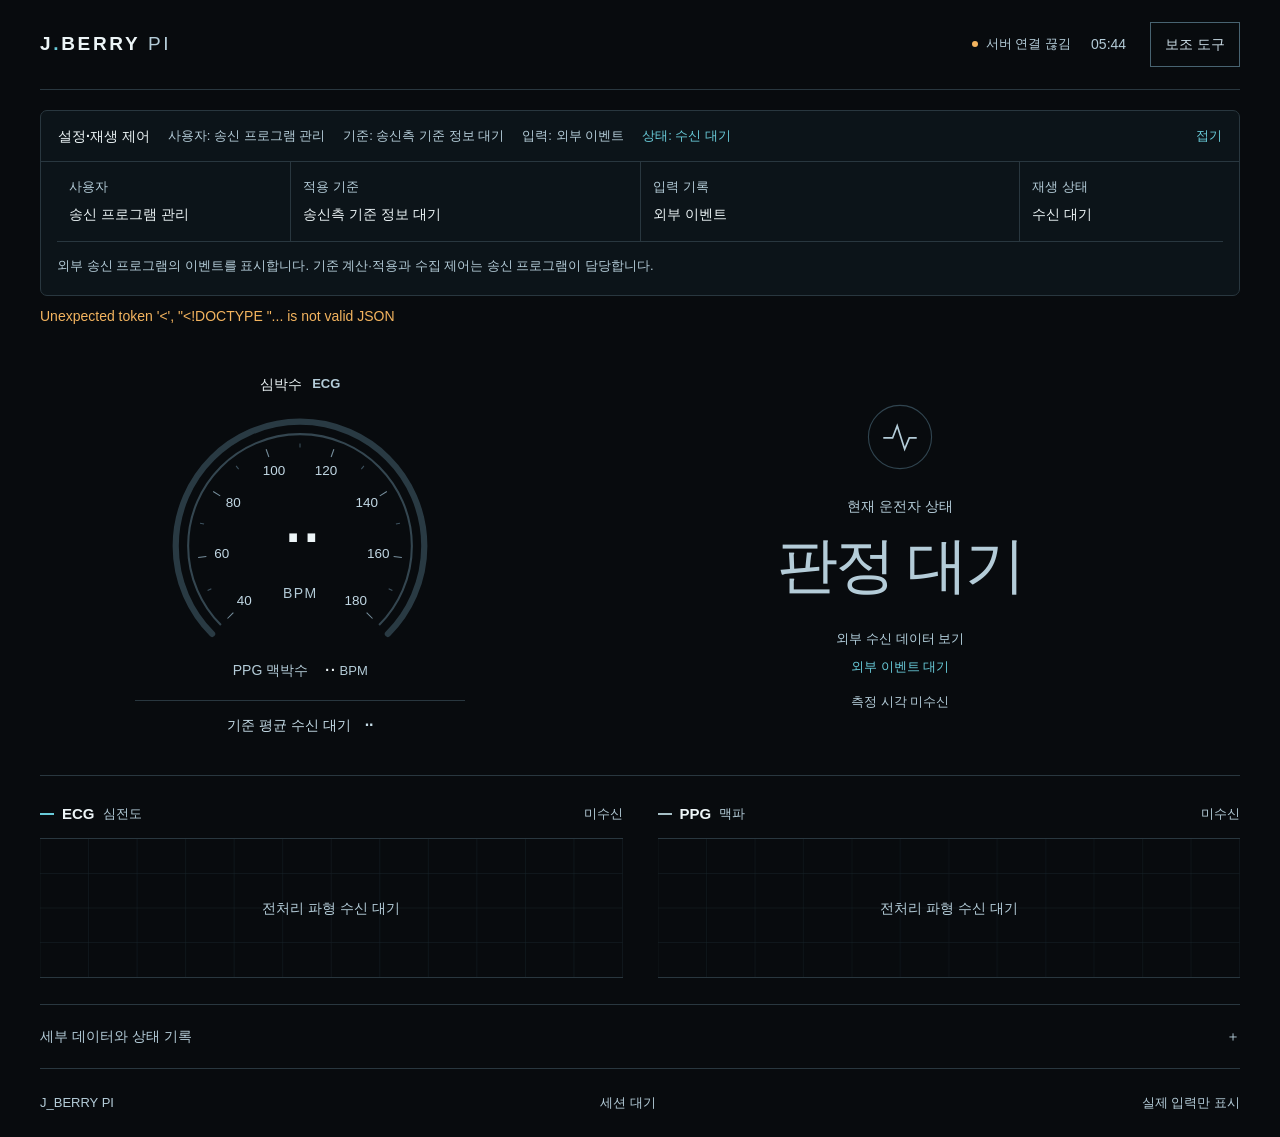
==== commit 0ef3f935: "feat: Pi 웹보드에 사용자 기준 저장과 원본 기록 재생 통합 ## 변경 내용  - 사용자 등록/선택 → 기준 계산·저장/불러오기 → 판정용 원본 선택·재생을 하나의 안내 창으" ====
--- a/web/dashboard/index.html
+++ b/web/dashboard/index.html
@@ -1,104 +1,117 @@
 <!doctype html>
 <html lang="ko">
 <head>
-  <meta charset="utf-8">
-  <meta name="viewport" content="width=device-width, initial-scale=1">
-  <meta name="color-scheme" content="dark">
-  <title>J_BERRY PI | 운전자 모니터</title>
+  <meta charset="utf-8"><meta name="viewport" content="width=device-width, initial-scale=1"><meta name="color-scheme" content="dark">
+  <title>J_BERRY PI</title>
   <link rel="stylesheet" href="styles.css">
-  <script src="contract-validator.js" defer></script>
-  <script src="webboard-state.js" defer></script>
-  <script src="app.js" defer></script>
+  <script src="contract-validator.js" defer></script><script src="webboard-state.js" defer></script><script src="app.js" defer></script>
 </head>
 <body>
 <div class="dashboard">
   <header class="topbar">
-    <a class="wordmark" href="#" aria-label="J Berry PI 계기판">J<span class="brand-dot">.</span>BERRY <span class="brand-pi">PI</span></a>
-    <div class="topbar-right">
-      <span class="transport"><i id="transportDot" class="dot"></i><span id="transportLabel">연결 대기</span></span>
-      <time id="wallClock" class="wall-clock"></time>
-      <button id="settingsButton" class="icon-button" type="button" aria-label="데이터 연결 설정" aria-haspopup="dialog">
-        <svg viewBox="0 0 24 24" aria-hidden="true"><path d="M4 7h16M4 17h16M8 4v6M16 14v6"/></svg>
-      </button>
-    </div>
+    <a class="wordmark" href="#">J<span class="brand-dot">.</span>BERRY <span class="brand-pi">PI</span></a>
+    <div class="topbar-right"><span class="transport"><i id="transportDot" class="dot"></i><span id="transportLabel">연결 대기</span></span><time id="wallClock"></time></div>
+    <nav class="top-menu" aria-label="측정 관리">
+      <button id="setupButton" class="button primary">사용자 설정·시작</button>
+      <details id="toolsMenu" class="tools-menu"><summary class="button">보조 도구</summary><div class="tools-popover"><button id="resultsMenuButton" class="button">저장 결과 JSON 보기</button><p>과거 결과 재생 · 모델 재실행 없음</p></div></details>
+    </nav>
   </header>
-
   <main>
-    <div class="section-head"><h1>운전자 모니터</h1><div class="source-labels"><span id="viewSource">입력 대기</span><span id="bioSource">생체 미수신</span><span id="canSource">차량 미수신</span><span id="decisionSource" data-origin="simulated" hidden>판정 참조: 차량 시뮬레이션</span></div></div>
-    <section class="cluster" aria-label="운전자 계기판">
+    <details id="replayPanel" class="replay-panel" open>
+      <summary><span class="panel-label">설정·재생 제어</span><span class="replay-summary"><span id="summaryUser">사용자 미선택</span><span id="summaryProfile">기준 미적용</span><span id="summaryRecording">기록 미선택</span><span id="summaryPlayback">대기</span></span><span id="foldLabel" class="fold-label">접기</span></summary>
+      <div class="replay-panel-body">
+    <dl class="workspace" aria-label="현재 시험 대상">
+      <div><dt>사용자</dt><dd id="activeUser">선택 없음</dd></div><div><dt>적용 기준</dt><dd id="activeProfile">적용 없음</dd></div>
+      <div><dt>입력 기록</dt><dd id="activeRecording">선택 없음</dd></div><div><dt>재생 상태</dt><dd id="activePlayback">대기</dd></div>
+    </dl>
+    <section id="localControls" class="playback-toolbar" aria-label="원본 재생 제어">
+      <div class="playback-actions"><button id="localPlay" class="button primary" disabled>재생</button><button id="localRewind" class="button" disabled>처음으로</button><button id="localStop" class="button" disabled>종료</button></div>
+      <div class="playback-progress"><progress id="localProgress" max="100" value="0" aria-label="기록 처리 진행률"></progress><span id="localPosition">원본 기록을 선택하세요.</span></div>
+    </section>
+    <p id="localControlsHint" class="field-help"></p>
+    <section id="resultReplayBar" class="playback-toolbar" aria-label="저장 결과 보기" hidden>
+      <div class="playback-actions"><button id="playFile" class="button primary" disabled>재생</button><button id="stepFile" class="button" disabled>다음 데이터</button><button id="rewindFile" class="button" disabled>처음으로</button><button id="backToLocal" class="button">원본 재생 화면으로</button></div><span id="replayPosition">기록이 없습니다.</span>
+    </section>
+      </div>
+    </details>
+    <p id="mainNotice" class="notice" role="status" aria-live="polite"></p>
+    <section class="cluster" aria-label="심박수와 운전자 상태">
       <div class="instrument heart-instrument">
-        <div class="instrument-label">심박수 <span class="detail-label">ECG</span></div>
+        <div class="instrument-label">심박수 <span>ECG</span></div>
         <div class="dial">
-          <svg id="heartDial" class="dial-svg" viewBox="0 0 280 245" role="img" aria-label="심박수 눈금">
-            <path class="dial-track" d="M 63.63 216.37 A 108 108 0 1 1 216.37 216.37"/>
-            <g class="dial-ticks"></g><path class="dial-value" pathLength="100" d="M 63.63 216.37 A 108 108 0 1 1 216.37 216.37" hidden/>
+          <svg id="heartDial" class="dial-svg" viewBox="0 0 280 245" role="img" aria-label="심박수 눈금" aria-describedby="heartBandBasis heartBandComparison">
+            <path class="heart-reference-track" d="M 55.15 224.85 A 120 120 0 1 1 224.85 224.85"/><g id="heartReferenceBand" hidden></g><line id="heartReferenceMark" class="heart-reference-mark" hidden/><circle id="heartCurrentMark" class="heart-current-mark" r="5" hidden/>
+            <path class="dial-track" d="M 63.63 216.37 A 108 108 0 1 1 216.37 216.37"/><g class="dial-ticks"></g><path class="dial-value" pathLength="100" d="M 63.63 216.37 A 108 108 0 1 1 216.37 216.37" hidden/>
           </svg>
           <div class="dial-reading"><strong id="ecgHr">··</strong><span>BPM</span></div>
         </div>
         <div class="secondary-reading"><span>PPG 맥박수</span><strong><span id="ppgHr">··</span><small> BPM</small></strong></div>
+        <div class="heart-reference-info"><div class="heart-reference-reading"><span id="heartReferenceText">기준 평균 수신 대기</span><strong id="heartDelta">··</strong></div><div id="heartBandLegend" class="heart-band-legend" hidden><span>기준 근접</span><span>편차 증가</span><span>큰 편차</span></div><p id="heartBandBasis" hidden></p></div>
       </div>
-
       <div id="stateModule" class="driver-state" data-state="waiting">
         <div class="state-orbit" aria-hidden="true"><svg viewBox="0 0 84 84"><circle cx="42" cy="42" r="34"/><path d="M24 43h10l5-13 8 25 5-12h8"/></svg></div>
-        <p class="state-caption">현재 운전자 상태</p>
-        <h2 id="driverState" class="state-title" aria-live="polite">데이터 수신 대기</h2>
-        <p id="stateDescription" class="state-description">연결된 데이터가 없습니다.</p>
-        <div class="connection-strip" aria-label="데이터 연결 상태">
-          <span><i id="ecgDot" class="dot"></i>ECG <b id="ecgConnection">대기</b></span>
-          <span><i id="ppgDot" class="dot"></i>PPG <b id="ppgConnection">대기</b></span>
-          <span><i id="canDot" class="dot"></i>CAN <b id="canConnection">대기</b></span>
-        </div>
+        <p class="state-caption">현재 운전자 상태</p><h2 id="driverState" class="state-title" aria-live="polite">판정 대기</h2>
+        <p id="stateDescription" class="state-description" hidden></p>
+        <div class="baseline-progress"><span id="baselinePhase">기준을 선택하거나 새로 측정하세요.</span><span id="inputState">입력 대기</span></div>
         <span id="measurementTime" class="measurement-time">측정 시각 미수신</span>
       </div>
-
-      <div class="instrument speed-instrument">
-        <div class="instrument-label">차량 속력 <span id="speedFreshness" class="detail-label">미수신</span></div>
-        <div class="dial">
-          <svg id="speedDial" class="dial-svg" viewBox="0 0 280 245" role="img" aria-label="차량 속력 눈금">
-            <path class="dial-track" d="M 63.63 216.37 A 108 108 0 1 1 216.37 216.37"/>
-            <g class="dial-ticks"></g><path class="dial-value" pathLength="100" d="M 63.63 216.37 A 108 108 0 1 1 216.37 216.37" hidden/>
-          </svg>
-          <div class="dial-reading"><strong id="speedValue">··</strong><span>km/h</span></div>
-        </div>
-        <div class="secondary-reading"><span>핸들 조향각</span><strong><span id="steeringValue">··</span><small> °</small></strong></div>
-      </div>
     </section>
-
-    <section class="baseline-strip" aria-label="개인 기준 수집 현황">
-      <div class="baseline-item"><div class="baseline-top"><h3>생체 기준</h3><span id="bioBaselineText">수신 대기</span></div><div class="baseline-track"><span id="bioBaselineFill" hidden></span></div><p id="bioBaselineDetail">개인 기준 수집 정보가 없습니다.</p></div>
-      <div class="baseline-item"><div class="baseline-top"><h3>주행 기준</h3><span id="canBaselineText">수신 대기</span></div><div class="baseline-track"><span id="canBaselineFill" hidden></span></div><p id="canBaselineDetail">차량 데이터 연결을 기다리고 있습니다.</p></div>
+    <section class="signal-section" aria-label="실제 생체 파형">
+      <article class="signal-panel"><div class="signal-heading"><h3><span class="trace-mark"></span>ECG <span>심전도</span></h3><span id="ecgMeta">미수신</span></div><div class="wave-viewport"><canvas id="ecgWave" width="900" height="180" aria-label="수신한 ECG 파형"></canvas><p id="ecgEmpty" class="wave-empty">전처리 파형 수신 대기</p></div></article>
+      <article class="signal-panel"><div class="signal-heading"><h3><span class="trace-mark secondary"></span>PPG <span>맥파</span></h3><span id="ppgMeta">미수신</span></div><div class="wave-viewport"><canvas id="ppgWave" width="900" height="180" aria-label="수신한 PPG 파형"></canvas><p id="ppgEmpty" class="wave-empty">전처리 파형 수신 대기</p></div></article>
     </section>
-
-    <section class="signal-section" aria-label="실제 생체신호">
-      <article class="signal-panel"><div class="signal-heading"><h3><span class="trace-mark"></span>ECG <span>심전도</span></h3><span id="ecgMeta" class="signal-meta">미수신</span></div><div class="wave-viewport"><canvas id="ecgWave" width="900" height="160" aria-label="수신한 ECG 파형"></canvas><p id="ecgEmpty" class="wave-empty">전처리 파형 수신 대기</p></div><div class="wave-footer"><span id="ecgQuality">품질 미확인</span><span id="ecgWindow">실제 수신 구간만 표시</span></div></article>
-      <article class="signal-panel"><div class="signal-heading"><h3><span class="trace-mark secondary"></span>PPG <span>맥파</span></h3><span id="ppgMeta" class="signal-meta">미수신</span></div><div class="wave-viewport"><canvas id="ppgWave" width="900" height="160" aria-label="수신한 PPG 파형"></canvas><p id="ppgEmpty" class="wave-empty">전처리 파형 수신 대기</p></div><div class="wave-footer"><span id="ppgQuality">품질 미확인</span><span id="ppgWindow">실제 수신 구간만 표시</span></div></article>
+    <details id="detailPanel" class="detail-panel"><summary>세부 데이터와 상태 기록 <span aria-hidden="true">＋</span></summary><div class="detail-content">
+      <section class="score-section"><div class="score-numbers"><div><span>모델 졸음 점수</span><strong id="modelScore">··</strong></div><div><span>상태 누적 점수</span><strong id="stateScore">··</strong></div><div><span>신호 품질 가중치</span><strong id="qualityWeight">··</strong></div></div><canvas id="scoreTrend" width="1100" height="180" aria-label="모델 점수와 누적 점수"></canvas><div class="trace-legend"><span>모델 점수</span><span>누적 점수</span></div></section>
+      <section class="heart-reference-details"><h3>심박 편차와 모델 판정 비교</h3><p id="heartReferenceDetail">실제 기준 평균과 유효 판정 기록이 필요합니다.</p><dl class="heart-state-means"><div><dt>주의 구간 평균</dt><dd id="heartCautionMean">미수신</dd></div><div><dt>졸음 확정 구간 평균</dt><dd id="heartDrowsyMean">미수신</dd></div></dl><p id="heartBandComparison">모델 판정 대기</p><p>색상은 기준 심박수와의 거리입니다. 최종 상태는 상태 머신의 판정을 따릅니다.</p></section>
+      <div class="detail-grid"><section><h3>상태 기록</h3><ol id="eventLog" class="event-log"><li>수신한 상태 기록이 없습니다.</li></ol></section><section><h3>신호·판정 정보</h3><dl class="quality-details"><div><dt>ECG 파형 품질</dt><dd id="ecgQuality">품질 미확인</dd></div><div><dt>PPG 파형 품질</dt><dd id="ppgQuality">품질 미확인</dd></div><div><dt>ECG 표시 구간</dt><dd id="ecgWindow">실제 수신 구간만 표시</dd></div><div><dt>PPG 표시 구간</dt><dd id="ppgWindow">실제 수신 구간만 표시</dd></div><div><dt>ECG 이상 간격 비율</dt><dd id="ecgAbnormal">··</dd></div><div><dt>PPG 이상 간격 비율</dt><dd id="ppgAbnormal">··</dd></div><div><dt>사용 신호</dt><dd id="decisionChannel">미수신</dd></div><div><dt>졸음 후보</dt><dd id="candidateValue">미수신</dd></div><div><dt>잡음에 따른 누적 보류</dt><dd id="freezeValue">미수신</dd></div><div><dt>단계 진입 근거</dt><dd id="confirmationSource">미수신</dd></div><div><dt>ECG·PPG 연결</dt><dd id="bioConnections">미수신</dd></div></dl></section></div>
+    </div></details>
+  </main>
+  <footer class="page-footer"><span>J_BERRY PI</span><span id="sessionLabel">세션 대기</span><span>실제 입력만 표시</span></footer>
+</div>
+<dialog id="setupDialog" class="settings-dialog setup-dialog" aria-labelledby="setupTitle">
+  <div class="setup-heading"><div><span class="dialog-kicker">LOCAL RECORDING SETUP</span><h2 id="setupTitle">사용자 설정·시작</h2></div><button id="closeSetup" class="icon-button" aria-label="설정 창 닫기">×</button></div>
+  <ol class="setup-steps" aria-label="설정 순서"><li data-step="0">사용자</li><li data-step="1">기준 선택</li><li data-step="2">계산</li><li data-step="3">저장</li><li data-step="4">재생</li></ol>
+  <div class="setup-body">
+    <p class="field-help setup-scope">저장된 ECG·PPG 원본 기록으로 기준을 만들고, 기록을 재생하면서 점수와 상태를 새로 계산합니다.</p>
+    <p id="setupNotice" class="notice" role="status" aria-live="polite"></p>
+    <section data-setup-step="0" aria-labelledby="userStepTitle">
+      <h3 id="userStepTitle" class="step-title" tabindex="-1">1. 사용자 등록 또는 선택</h3><p class="field-help">기준을 저장할 사용자를 정하세요. 기존 사용자도 같은 목록에서 선택합니다.</p>
+      <label class="field-label" for="userSelect">기존 사용자</label><select id="userSelect"><option value="">사용자를 선택하세요</option></select>
+      <form id="userForm"><label class="field-label" for="nicknameInput">새 사용자 닉네임</label><div class="inline-field"><input id="nicknameInput" type="text" maxlength="32" placeholder="예: USER1" required autocomplete="off"><button id="registerUser" class="button" type="submit" aria-describedby="registerHint">등록·다음</button></div><p id="registerHint" class="field-help"></p></form>
+      <p id="userReady" class="step-status"></p>
     </section>
-
-    <section class="vehicle-strip" aria-label="주행 정보">
-      <div><span>조향각 변화율</span><strong><b id="steeringRate">··</b><small> °/s</small></strong></div>
-      <div><span>가속 페달</span><strong><b id="acceleratorValue">··</b><small id="acceleratorUnit"> RAW</small></strong></div>
-      <div><span>브레이크 페달</span><strong><b id="brakeValue">··</b><small id="brakeUnit"> RAW</small></strong></div>
-      <div class="vehicle-pattern"><span>개인 주행 패턴</span><strong id="drivingPattern">데이터 수신 대기</strong></div>
+    <section data-setup-step="1" aria-labelledby="baselineStepTitle" hidden>
+      <h3 id="baselineStepTitle" class="step-title" tabindex="-1">2. 사용할 기준 선택</h3>
+      <fieldset class="baseline-choice"><legend>기준 준비 방법</legend><label><input id="baselineModeSaved" type="radio" name="baselineMode" value="saved"> 저장된 기준 불러오기</label><label><input id="baselineModeNew" type="radio" name="baselineMode" value="new" checked> 새 기준 만들기</label></fieldset>
+      <p id="savedModeHint" class="field-help"></p>
+      <div id="savedBaselineFields" hidden><label class="field-label" for="profileSelect">이 사용자의 모델용 기준</label><select id="profileSelect"><option value="">사용자를 선택하세요</option></select><p id="profileInfo" class="field-help"></p><p class="field-help">저장 기준을 불러오면 계산·저장 단계를 건너뜁니다.</p></div>
+      <div id="newBaselineFields"><label class="field-label" for="baselineRecordSelect">기준을 만들 원본 ECG·PPG 기록</label><select id="baselineRecordSelect"><option value="">원본 기록을 선택하세요</option></select><p id="baselineRecordsInfo" class="field-help"></p><p class="baseline-warning">깨어 있는 안정 상태의 기록을 선택하세요. 이후 판정할 기록은 마지막 단계에서 따로 고릅니다.</p></div>
+      <p id="baselineSelectionHint" class="field-help"></p>
     </section>
-
-    <details class="detail-panel" id="detailPanel"><summary>세부 데이터와 상태 기록 <svg viewBox="0 0 16 16" aria-hidden="true"><path d="m4 6 4 4 4-4"/></svg></summary>
-      <div class="detail-content">
-        <section class="score-section"><div class="score-numbers"><div><span>모델 졸음 점수</span><strong id="modelScore">··</strong></div><div><span>상태 누적 점수</span><strong id="stateScore">··</strong></div><div><span>신호 품질 가중치</span><strong id="qualityWeight">··</strong></div></div><canvas id="scoreTrend" width="1100" height="180" aria-label="수신한 모델 점수 및 누적 점수"></canvas><div class="trace-legend"><span>모델 점수</span><span>누적 점수</span><span>같은 세션의 측정 시간 기준</span></div></section>
-        <div class="detail-grid"><section><h3>상태 기록</h3><ol id="eventLog" class="event-log"><li class="no-events">수신한 상태 기록이 없습니다.</li></ol></section><section><h3>연결 정보</h3><dl class="quality-details"><div><dt>ECG 이상 간격 비율</dt><dd id="ecgAbnormal">··</dd></div><div><dt>PPG 이상 간격 비율</dt><dd id="ppgAbnormal">··</dd></div><div><dt>사용 신호</dt><dd id="decisionChannel">미수신</dd></div><div><dt>잡음에 따른 누적 보류</dt><dd id="freezeValue">미수신</dd></div><div><dt>차량 교차 확인</dt><dd id="canConfirmation">미수신</dd></div><div><dt>졸음 단계 진입 근거</dt><dd id="confirmationSource">미수신</dd></div></dl></section></div>
-      </div>
-    </details>
-  </main>
-  <footer class="page-footer"><span>J_BERRY PI</span><span id="sessionLabel">세션 연결 대기</span><span>실제 입력 데이터만 표시</span></footer>
-</div>
-
-<dialog id="settingsDialog" class="settings-dialog" aria-labelledby="settingsTitle">
-  <form method="dialog" class="dialog-heading"><div><span class="dialog-kicker">데이터 연결</span><h2 id="settingsTitle">입력 설정</h2></div><button class="icon-button" aria-label="설정 닫기">×</button></form>
-  <p class="dialog-intro">연결된 JSON 데이터를 표시합니다. 입력이 없으면 수신 대기 상태로 유지됩니다.</p>
-  <label class="field-label" for="inputSource">입력 소스</label><select id="inputSource"><option value="server">이 Pi의 수신 데이터</option><option value="websocket">외부 실시간 연결</option><option value="file">기록 파일</option></select>
-  <div id="socketControls" hidden><label class="field-label" for="socketUrl">WebSocket 주소</label><input id="socketUrl" type="url" placeholder="ws://192.168.0.20:8765" autocomplete="off" spellcheck="false"><button id="connectSocket" class="button primary" type="button">연결</button></div>
-  <div id="fileControls" hidden><label class="field-label" for="eventFile">JSON 또는 JSONL 기록</label><input id="eventFile" type="file" accept=".json,.jsonl,.ndjson,application/json"><p id="fileName" class="field-help">파일을 선택하면 내용을 먼저 검증합니다.</p><div class="file-actions"><button id="playFile" class="button primary" type="button" disabled>재생</button><button id="stepFile" class="button" type="button" disabled>다음 데이터</button><button id="rewindFile" class="button" type="button" disabled>처음으로</button></div><p id="replayPosition" class="field-help">기록 파일이 없습니다.</p></div>
-  <div id="serverHelp" class="field-help">같은 Pi 서버로 전달된 데이터를 모든 화면에서 함께 봅니다.</div>
-  <p id="inputNotice" class="input-notice" role="status" aria-live="polite"></p>
+    <section data-setup-step="2" aria-labelledby="calculationStepTitle" hidden>
+      <h3 id="calculationStepTitle" class="step-title" tabindex="-1">3. 선택 기록으로 기준 계산</h3><p id="calibrationRecord" class="step-status"></p><p class="field-help">처음 60초를 제외한 이후 5분 구간과 품질을 확인합니다. 준비되면 자동으로 멈춥니다.</p>
+      <label class="field-label" for="baselineSpeedSelect">기준용 기록 공급 속도</label><select id="baselineSpeedSelect"><option value="1">원래 시간 간격</option><option value="5">5배</option><option value="10">10배</option><option value="0">가능한 빨리 · 기능 확인용</option></select>
+      <div class="calculation-progress"><progress id="calibrationProgress" max="600" value="0" aria-label="기준 계산 진행"></progress><p id="calibrationState" class="step-status" aria-live="polite"></p><p id="calibrationQuality" class="field-help"></p></div>
+      <div class="playback-actions"><button id="calibrationPause" class="button" aria-describedby="calibrationControlHint">일시정지</button><button id="calibrationStop" class="button" aria-describedby="calibrationControlHint">계산 취소</button></div><p id="calibrationControlHint" class="field-help"></p>
+    </section>
+    <section data-setup-step="3" aria-labelledby="saveStepTitle" hidden>
+      <h3 id="saveStepTitle" class="step-title" tabindex="-1">4. 계산한 기준 저장</h3><p id="saveSummary" class="step-status"></p><label class="field-label" for="profileTitle">저장할 기준 이름</label><input id="profileTitle" type="text" maxlength="80" placeholder="예: USER1_오전안정"><p class="field-help">이름은 기준을 구분하는 용도입니다. 기준 수치는 선택한 원본으로 계산됩니다.</p><p id="saveHint" class="field-help"></p>
+    </section>
+    <section data-setup-step="4" aria-labelledby="replayStepTitle" hidden>
+      <h3 id="replayStepTitle" class="step-title" tabindex="-1">5. 판정할 기록 선택·재생</h3><dl class="setup-review"><div><dt>사용자</dt><dd id="reviewUser">선택 없음</dd></div><div><dt>모델용 기준</dt><dd id="reviewProfile">불러온 기준 없음</dd></div><div><dt>기준을 만든 기록</dt><dd id="reviewBaselineRecord">미확인</dd></div></dl>
+      <label class="field-label" for="replayRecordSelect">새로 판정할 원본 ECG·PPG 기록</label><select id="replayRecordSelect"><option value="">판정할 원본 기록을 선택하세요</option></select><p id="replayRecordsInfo" class="field-help"></p>
+      <label class="field-label" for="speedSelect">판정용 기록 공급 속도</label><select id="speedSelect"><option value="1">원래 시간 간격</option><option value="5">5배</option><option value="10">10배</option><option value="0">가능한 빨리 · 기능 확인용</option></select>
+      <p class="baseline-warning">기준 불러오기와 현재 입력 준비는 별개입니다. 시작 후 약 300초 분량의 현재 기록이 준비될 때까지 판정을 기다립니다.</p><p id="replayReady" class="step-status"></p>
+    </section>
+    <details id="recordingHelp" class="recording-help"><summary>원본 폴더·목록 새로고침</summary><p class="field-help">Pi 또는 PC 서버의 지정 폴더를 읽습니다. 원본 ECG·PPG CSV와 표본 주파수가 기록된 메타정보가 필요합니다.</p><p id="recordingsDirectory" class="directory"></p><button id="refreshRecordings" class="button">기록 목록 새로고침</button><p id="catalogErrors" class="notice"></p></details>
+  </div>
+  <div class="setup-footer"><p id="setupNextHint" class="field-help" aria-live="polite"></p><div class="setup-footer-actions"><button id="setupBack" class="button">이전</button><button id="setupNext" class="button primary" aria-describedby="setupNextHint">기준 선택으로</button></div></div>
+</dialog>
+<dialog id="resultsDialog" class="settings-dialog" aria-labelledby="resultsTitle">
+  <form method="dialog" class="dialog-heading"><div><span class="dialog-kicker">SAVED RESULTS</span><h2 id="resultsTitle">저장 결과 JSON 보기</h2></div><button class="icon-button" aria-label="결과 메뉴 닫기">×</button></form>
+  <p class="baseline-warning">저장된 판정을 그대로 보는 기능이며 모델을 다시 실행하지 않습니다. 결과 JSON은 모델용 baseline으로 등록되지 않습니다.</p>
+  <label class="field-label" for="eventFile">이 브라우저에서 JSON·JSONL 선택</label><input id="eventFile" type="file" accept=".json,.jsonl,.ndjson,application/json"><p id="fileName" class="field-help">파일을 선택하면 먼저 검증합니다.</p>
+  <label class="field-label" for="legacyUserSelect">저장 결과를 조회할 사용자</label><select id="legacyUserSelect"><option value="">사용자를 선택하세요</option></select><label class="field-label" for="legacySelect">이 사용자의 기존 기준 수집 결과 기록</label><select id="legacySelect"><option value="">저장 기록 없음</option></select><p id="legacyHint" class="field-help"></p><button id="loadLegacy" class="button" disabled aria-describedby="legacyHint">저장 결과 불러와 보기</button><p id="resultsNotice" class="notice" role="status"></p>
 </dialog>
 </body>
 </html>
--- a/web/dashboard/styles.css
+++ b/web/dashboard/styles.css
@@ -1,12 +1,76 @@
-:root{color-scheme:dark;--bg:#080b0e;--surface:#0c1014;--line:#252d33;--muted:#859298;--text:#e9eef0;--cyan:#69cbd9;--amber:#e9b568;--red:#e37b7e;font-family:"Pretendard","Noto Sans KR",-apple-system,BlinkMacSystemFont,"Segoe UI",sans-serif;font-synthesis:none}
-*{box-sizing:border-box}body{margin:0;background:var(--bg);color:var(--text)}button,input,select{font:inherit}button,a,input,select,summary{-webkit-tap-highlight-color:transparent}button,summary{cursor:pointer}button:disabled{opacity:.35;cursor:default}[hidden]{display:none!important}button:focus-visible,a:focus-visible,input:focus-visible,select:focus-visible,summary:focus-visible{outline:2px solid var(--cyan);outline-offset:5px}a{color:inherit}button{color:inherit}h1,h2,h3,p{margin:0}button,select,input{border-radius:4px}svg{display:block}.dashboard{max-width:1440px;margin:0 auto;padding:0 52px}.topbar{height:88px;display:flex;align-items:center;justify-content:space-between;border-bottom:1px solid var(--line)}.wordmark{text-decoration:none;font-size:19px;font-weight:750;letter-spacing:.14em}.brand-dot{color:var(--cyan)}.brand-pi{font-weight:400;color:var(--muted);margin-left:4px}.topbar-right{display:flex;gap:27px;align-items:center}.transport{display:flex;gap:9px;align-items:center;color:var(--muted);font-size:11px}.dot{display:inline-block;flex-shrink:0;width:5px;height:5px;border-radius:50%;background:#586168}.dot[data-status=connected],.dot[data-status=live]{background:var(--cyan)}.dot[data-status=disconnected],.dot[data-status=stale]{background:var(--amber)}.wall-clock{font-size:13px;letter-spacing:.08em;font-variant-numeric:tabular-nums;color:#b4c0c5}.icon-button{width:44px;height:44px;padding:12px;display:grid;place-items:center;border:1px solid transparent;background:transparent;font-size:24px;line-height:1}.icon-button:hover{border-color:var(--line);background:var(--surface)}.icon-button svg{width:20px;fill:none;stroke:currentColor;stroke-width:1.5}.section-head{display:flex;align-items:center;justify-content:space-between;gap:16px;padding:31px 0 0}.section-head h1{font-size:14px;font-weight:500;color:#a5b1b7}.source-labels{display:flex;gap:17px;font-size:10px;letter-spacing:.025em;color:var(--muted)}.source-labels span{display:flex;align-items:center;gap:7px}.source-labels span+span:before{content:"";display:inline-block;height:8px;border-left:1px solid var(--line)}.source-labels [data-origin=simulated]{color:var(--amber)}
-.cluster{display:grid;grid-template-columns:1fr 1.2fr 1fr;align-items:center;min-height:365px;padding:17px 12px 22px;gap:26px}.instrument{text-align:center;max-width:290px;width:100%;margin:auto}.instrument-label{font-size:12px;font-weight:600;letter-spacing:.06em;display:flex;justify-content:center;gap:9px;align-items:center}.detail-label{font-size:10px;color:var(--muted);font-weight:400}.dial{position:relative;margin:5px auto -5px;width:100%;max-width:280px;aspect-ratio:280/245}.dial-svg{width:100%;height:100%;overflow:visible}.dial-track{fill:none;stroke:#263038;stroke-width:2}.dial-value{fill:none;stroke:var(--cyan);stroke-width:3;stroke-linecap:round;stroke-dasharray:0 100}.dial-ticks line{stroke:#445159;stroke-width:1}.dial-ticks .minor{stroke:#29343b}.dial-ticks text{fill:#8b9aa2;font-family:inherit;font-size:9px;font-variant-numeric:tabular-nums}.dial-reading{position:absolute;inset:35% 0 auto;display:flex;flex-direction:column;align-items:center}.dial-reading strong{font-family:"Bahnschrift","DIN Alternate","Arial Narrow",sans-serif;font-size:clamp(52px,5.6vw,80px);font-weight:400;letter-spacing:-.05em;line-height:1.05;font-variant-numeric:tabular-nums}.dial-reading>span{font-size:11px;letter-spacing:.1em;color:var(--muted);margin-top:8px}.secondary-reading{display:flex;justify-content:center;gap:18px;align-items:baseline;padding-top:2px;color:var(--muted);font-size:11px}.secondary-reading strong{font-size:18px;font-weight:400;color:#d1dce1;font-variant-numeric:tabular-nums}.secondary-reading small{font-size:10px;color:var(--muted)}
-.driver-state{text-align:center;align-self:center;color:var(--cyan);padding:10px 0 0;min-width:0}.driver-state[data-state=waiting],.driver-state[data-state=unavailable]{color:#8a9ba4}.driver-state[data-state=caution],.driver-state[data-state=candidate]{color:var(--amber)}.driver-state[data-state=drowsy]{color:var(--red)}.state-orbit{width:78px;height:78px;margin:0 auto 17px}.state-orbit svg{width:100%;height:100%;fill:none;stroke:currentColor;stroke-width:1.2}.state-orbit circle{stroke:#28383f}.state-orbit path{stroke-width:1.8;stroke-linejoin:round}.state-caption{color:var(--muted);font-size:11px;margin-bottom:9px;letter-spacing:.06em}.state-title{font-size:44px;font-weight:500;letter-spacing:-.05em;line-height:1.35;word-break:keep-all}.driver-state[data-state=waiting] .state-title,.driver-state[data-state=unavailable] .state-title{font-size:26px}.state-description{color:#89989f;font-size:11px;line-height:1.8;min-height:40px;max-width:300px;margin:10px auto 0;word-break:keep-all}.connection-strip{display:flex;align-items:center;justify-content:center;gap:17px;margin-top:18px;font-size:10px;color:#9aa8af}.connection-strip>span{display:flex;align-items:center;gap:5px;white-space:nowrap}.connection-strip b{font-weight:400;color:#738188;margin-left:1px}.measurement-time{display:block;font-size:9px;letter-spacing:.06em;color:#65767f;margin-top:13px;font-variant-numeric:tabular-nums}
-.baseline-strip{display:grid;grid-template-columns:1fr 1fr;border-top:1px solid var(--line);border-bottom:1px solid var(--line);padding:22px 0;gap:0}.baseline-item{padding:0 33px}.baseline-item:first-child{padding-left:0;border-right:1px solid var(--line)}.baseline-item:last-child{padding-right:0}.baseline-top{display:flex;align-items:center;justify-content:space-between;gap:12px}.baseline-top h3{font-size:12px;font-weight:500}.baseline-top>span{font-size:11px;color:#95a5ac}.baseline-track{margin-top:11px;height:2px;background:#202a31;overflow:hidden}.baseline-track>span{display:block;height:100%;background:var(--cyan);width:0}.baseline-item p{font-size:10px;color:#72848d;margin-top:9px;min-height:14px}
-.signal-section{display:grid;grid-template-columns:1fr 1fr;gap:44px;padding:27px 0}.signal-heading{display:flex;align-items:center;justify-content:space-between;gap:10px;margin-bottom:13px}.signal-heading h3{display:flex;align-items:center;gap:8px;font-size:12px;font-weight:500;letter-spacing:.04em}.signal-heading h3>span:last-child{font-size:10px;color:var(--muted);letter-spacing:0;margin-left:4px;font-weight:400}.trace-mark{display:block;width:13px;height:2px;background:var(--cyan)}.trace-mark.secondary{background:#a6bfc6}.signal-meta{font-size:9px;color:#7c8e97;font-variant-numeric:tabular-nums}.wave-viewport{position:relative;height:100px;border-top:1px solid #1a2329;border-bottom:1px solid #1a2329}.wave-viewport canvas{display:block;width:100%;height:100%}.wave-empty{position:absolute;inset:0;display:grid;place-content:center;pointer-events:none;color:#6e8089;font-size:11px;letter-spacing:.02em}.wave-footer{display:flex;justify-content:space-between;align-items:center;font-size:9px;color:#6e828b;margin-top:9px;gap:8px}.vehicle-strip{display:grid;grid-template-columns:1fr 1fr 1fr 1.3fr;gap:16px;padding:21px 0;border-top:1px solid var(--line);border-bottom:1px solid var(--line)}.vehicle-strip>div{padding-left:25px;border-left:1px solid var(--line)}.vehicle-strip>div:first-child{padding-left:0;border-left:0}.vehicle-strip span{display:block;font-size:10px;color:var(--muted);margin-bottom:8px}.vehicle-strip strong{font-weight:400;font-size:21px;font-variant-numeric:tabular-nums}.vehicle-strip strong b{font-weight:400}.vehicle-strip small{font-size:10px;color:var(--muted)}.vehicle-pattern strong{font-size:12px;line-height:26px;color:#a6b4bc}.vehicle-pattern strong[data-status=outside_baseline]{color:var(--amber)}
-.detail-panel{padding:0;border-bottom:1px solid var(--line)}.detail-panel>summary{list-style:none;display:flex;align-items:center;justify-content:space-between;padding:20px 0;color:#8fa0aa;font-size:11px}.detail-panel>summary::-webkit-details-marker{display:none}.detail-panel>summary svg{width:14px;height:14px;stroke:currentColor;fill:none;transition:transform .15s}.detail-panel[open]>summary svg{transform:rotate(180deg)}.detail-content{padding:4px 0 22px}.score-numbers{display:flex;gap:52px;margin-bottom:20px}.score-numbers span{display:block;font-size:10px;color:var(--muted);margin-bottom:6px}.score-numbers strong{font-size:23px;font-weight:400;font-variant-numeric:tabular-nums}.score-section>canvas{display:block;width:100%;height:110px}.trace-legend{display:flex;gap:20px;font-size:9px;color:var(--muted);margin:8px 0 22px}.trace-legend span:first-child{color:var(--cyan)}.trace-legend span:nth-child(2){color:#a6bfc6}.trace-legend span:last-child{margin-left:auto}.detail-grid{display:grid;grid-template-columns:1.2fr 1fr;gap:60px;border-top:1px solid var(--line);padding-top:22px}.detail-grid h3{font-weight:500;font-size:11px;margin-bottom:12px}.event-log{padding:0;list-style:none;margin:0;max-height:200px;overflow-y:auto}.event-log li{display:flex;gap:18px;padding:9px 0;font-size:11px;border-bottom:1px solid #192228;color:#b9c5cb}.event-log time{color:#69848f;font-size:10px;font-variant-numeric:tabular-nums}.event-log .no-events{color:var(--muted)}.quality-details{margin:0}.quality-details>div{display:flex;justify-content:space-between;gap:20px;font-size:10px;padding:8px 0}.quality-details dt{color:var(--muted)}.quality-details dd{margin:0;text-align:right;color:#c2cdd3}.page-footer{display:flex;justify-content:space-between;gap:16px;color:#667a84;font-size:9px;padding:23px 0 30px}.page-footer>span:first-child{letter-spacing:.12em}
-.settings-dialog{width:min(460px,calc(100vw - 28px));max-height:calc(100dvh - 40px);border:1px solid #35434c;border-radius:8px;color:var(--text);background:#10161b;padding:28px;box-shadow:0 25px 100px #02050799}.settings-dialog::backdrop{background:#05080bbf}.dialog-heading{display:flex;align-items:center;justify-content:space-between;gap:18px}.dialog-heading h2{font-size:24px;font-weight:500;margin-top:6px;letter-spacing:-.03em}.dialog-kicker{font-size:10px;color:var(--cyan)}.dialog-intro{font-size:12px;line-height:1.8;color:#93a5af;margin:19px 0 25px}.field-label{display:block;font-size:11px;color:#bdc9d0;margin:20px 0 9px}select,input[type=url]{width:100%;background:#0a0f13;color:var(--text);border:1px solid #35434c;padding:12px;font-size:12px;outline:none}input[type=file]{width:100%;font-size:11px;color:#9aaeb9}input[type=file]::file-selector-button{background:#1c2a33;border:1px solid #3a505d;color:#c4d2da;padding:9px 10px;margin-right:10px;border-radius:3px}.button{border:1px solid #3b505d;background:transparent;padding:10px 14px;font-size:11px;color:#b9cbd5}.button:hover:not(:disabled){border-color:var(--cyan);color:var(--text)}.button.primary{background:#b9dfe5;border-color:#b9dfe5;color:#10252e}.file-actions{display:flex;gap:8px;margin-top:16px}.field-help{font-size:10px;line-height:1.8;color:#889da9;margin-top:13px;word-break:break-word}#connectSocket{margin-top:12px}.input-notice{font-size:11px;line-height:1.8;color:var(--amber);margin-top:18px;min-height:20px}
-@media(min-width:1500px){.cluster{min-height:410px}.instrument{max-width:320px}.dial{max-width:300px}.state-title{font-size:50px}}
-@media(max-width:1000px){.dashboard{padding:0 28px}.cluster{gap:12px;min-height:325px;padding:10px 0}.state-title{font-size:36px}.driver-state[data-state=waiting] .state-title{font-size:23px}.state-orbit{width:64px;height:64px;margin-bottom:12px}.state-description{font-size:10px}.connection-strip{gap:9px;font-size:9px}.connection-strip b{display:none}.dial-reading strong{font-size:64px}.signal-section{gap:26px}.vehicle-strip>div{padding-left:15px}.topbar{height:74px}}
-@media(max-width:650px){.dashboard{padding:0 18px}.topbar{height:67px}.wordmark{font-size:15px}.topbar-right{gap:12px}.wall-clock{display:none}.transport{font-size:10px}.section-head{padding-top:22px;align-items:flex-start;gap:12px}.section-head h1{font-size:12px}.source-labels{gap:7px;flex-wrap:wrap;justify-content:flex-end;font-size:10px}.source-labels span+span:before{display:none}.cluster{grid-template-columns:1fr 1fr;gap:0 20px;padding:26px 0 18px}.driver-state{grid-column:1/-1;grid-row:1;padding-bottom:24px}.state-orbit{width:52px;height:52px;margin-bottom:8px}.state-caption{font-size:10px}.state-title{font-size:37px}.driver-state[data-state=waiting] .state-title{font-size:26px}.state-description{min-height:20px;max-width:320px}.connection-strip{font-size:10px;gap:20px;margin-top:13px}.connection-strip b{display:block}.measurement-time{margin-top:10px}.heart-instrument{grid-column:1;grid-row:2}.speed-instrument{grid-column:2;grid-row:2}.instrument-label{font-size:11px;gap:5px}.detail-label{font-size:9px}.dial-reading strong{font-size:52px}.dial-reading>span{font-size:9px;margin-top:3px}.secondary-reading{font-size:9px;gap:8px}.secondary-reading strong{font-size:15px}.baseline-strip{padding:18px 0}.baseline-item{padding:0 15px}.baseline-top{gap:7px;align-items:flex-start;flex-direction:column}.baseline-top h3{font-size:11px}.baseline-top>span{font-size:10px}.baseline-item p{font-size:9px;line-height:1.7}.signal-section{grid-template-columns:1fr;gap:24px;padding:22px 0}.vehicle-strip{grid-template-columns:1fr 1fr;gap:20px}.vehicle-strip>div:nth-child(3){padding-left:0;border:0}.vehicle-strip strong{font-size:19px}.vehicle-pattern strong{font-size:11px}.detail-grid{grid-template-columns:1fr;gap:25px}.score-numbers{gap:24px}.score-numbers span{font-size:9px}.score-numbers strong{font-size:21px}.trace-legend span:last-child{display:none}.page-footer{font-size:8px;gap:9px}.page-footer>span:nth-child(2){max-width:120px;overflow:hidden;text-overflow:ellipsis;white-space:nowrap}.settings-dialog{padding:22px}}
-@media(prefers-reduced-motion:reduce){*{transition:none!important}}
+:root{color-scheme:dark;--bg:#080b0e;--surface:#10171c;--line:#29373f;--muted:#b4ccd8;--text:#edf5f7;--cyan:#69cbd9;--green:#69d6a3;--amber:#f3b45f;--red:#f27b82;font-family:"Pretendard","Noto Sans KR",-apple-system,BlinkMacSystemFont,"Segoe UI",sans-serif;font-synthesis:none}
+*{box-sizing:border-box}body{margin:0;background:var(--bg);color:var(--text);font-size:14px;font-weight:500;line-height:1.6}h1,h2,h3,p{margin:0}a{color:inherit}svg{display:block}[hidden]{display:none!important}button,input,select{font:inherit}button,select,input{border-radius:5px}button,summary{cursor:pointer}button:disabled{opacity:.5;cursor:default}button:focus-visible,a:focus-visible,input:focus-visible,select:focus-visible,summary:focus-visible{outline:2px solid var(--cyan);outline-offset:4px}.dashboard{max-width:1320px;margin:0 auto;padding:0 40px}.topbar{display:flex;align-items:center;gap:24px;min-height:90px;border-bottom:1px solid var(--line);padding:16px 0;flex-wrap:wrap}.wordmark{text-decoration:none;font-size:19px;font-weight:750;letter-spacing:.14em;white-space:nowrap}.brand-dot{color:var(--cyan)}.brand-pi{color:var(--muted);font-weight:500}.topbar-right{display:flex;align-items:center;gap:20px;margin-left:auto;color:var(--muted)}.transport{display:flex;align-items:center;gap:8px;font-size:13px}.dot{width:6px;height:6px;border-radius:50%;background:#8ba6b5}.dot[data-status=connected]{background:var(--cyan)}.dot[data-status=disconnected]{background:var(--amber)}.top-menu{display:flex;gap:8px}.button{border:1px solid #486371;background:transparent;color:#cddfe9;padding:10px 14px;font-weight:600;font-size:14px;min-height:42px}.button:hover:not(:disabled){border-color:var(--cyan);color:var(--text);background:#13232b}.button.primary{color:#10252e;background:#b9dfe5;border-color:#b9dfe5}.button.primary:hover:not(:disabled){background:#c9edf1;color:#10252e}.icon-button{border:0;background:transparent;color:var(--text);width:42px;height:42px;font-size:26px}.section-head{display:flex;justify-content:space-between;align-items:center;gap:14px;padding:25px 0 19px;color:var(--muted)}.section-head h1{font-size:16px;font-weight:650}.section-head>span{font-size:13px;text-align:right}.workspace{display:grid;grid-template-columns:.8fr 1.2fr 1.3fr .7fr;margin:0;background:#0c1419;border:1px solid var(--line);border-radius:7px}.workspace>div{padding:15px 18px;min-width:0}.workspace>div+div{border-left:1px solid var(--line)}.workspace dt{color:var(--muted);font-size:13px;margin-bottom:5px}.workspace dd{margin:0;font-size:14px;font-weight:650;overflow-wrap:anywhere}.playback-toolbar{display:flex;align-items:center;justify-content:space-between;gap:20px;padding:16px 0}.playback-actions{display:flex;gap:8px;flex-wrap:wrap}.playback-progress{display:flex;flex-direction:column;gap:6px;width:min(380px,42%);font-variant-numeric:tabular-nums;color:var(--muted);font-size:13px}progress{width:100%;height:5px;accent-color:var(--cyan);border:0;border-radius:4px;overflow:hidden;background:#26353e}progress::-webkit-progress-bar{background:#26353e}progress::-webkit-progress-value{background:var(--cyan)}.notice{font-size:14px;line-height:1.8;color:var(--amber);white-space:pre-line;overflow-wrap:anywhere}.notice:empty{display:none}#mainNotice{margin:8px 0 16px}.cluster{display:grid;grid-template-columns:minmax(300px,.85fr) minmax(0,1.15fr);align-items:center;gap:70px;padding:20px 35px 30px;min-height:430px}.instrument{max-width:330px;width:100%;margin:auto;text-align:center}.instrument-label{display:flex;justify-content:center;align-items:center;gap:10px;font-weight:650}.instrument-label>span{font-size:13px;color:var(--muted)}.dial{position:relative;margin:6px auto -4px;max-width:290px;aspect-ratio:280/245}.dial-svg{height:100%;width:100%;overflow:visible}.dial-track{fill:none;stroke:#344650;stroke-width:2}.dial-value{fill:none;stroke:var(--cyan);stroke-width:3;stroke-linecap:round;stroke-dasharray:0 100}.dial-ticks line{stroke:#78909e;stroke-width:1}.dial-ticks .minor{stroke:#3e525f}.dial-ticks text{fill:#c2d8e4;font-family:inherit;font-size:13px;font-variant-numeric:tabular-nums}.dial-reading{position:absolute;inset:35% 0 auto;display:flex;align-items:center;flex-direction:column}.dial-reading strong{font-family:"Bahnschrift","DIN Alternate","Arial Narrow",sans-serif;font-size:80px;line-height:1.05;font-weight:500;letter-spacing:-.05em;font-variant-numeric:tabular-nums}.dial-reading>span{font-size:14px;letter-spacing:.1em;color:var(--muted);margin-top:8px}.secondary-reading{display:flex;justify-content:center;gap:16px;align-items:baseline;color:var(--muted)}.secondary-reading strong{font-size:21px;font-weight:500;color:var(--text)}.secondary-reading small{font-size:13px;color:var(--muted)}.heart-reference-track{fill:none;stroke:#293a43;stroke-width:6;stroke-linecap:round}#heartReferenceBand path{fill:none;stroke-width:6.5}.heart-reference-mark{stroke:var(--text);stroke-width:2;stroke-linecap:round}.heart-current-mark{fill:var(--bg);stroke-width:3}.heart-reference-info{margin:15px auto 0;padding-top:11px;border-top:1px solid var(--line)}.heart-reference-reading{display:flex;justify-content:center;align-items:baseline;gap:14px;flex-wrap:wrap;color:#c5dce7}.heart-reference-reading strong{font-size:16px;font-weight:650}.heart-band-legend{display:flex;justify-content:center;gap:12px;margin-top:8px;font-size:13px}.heart-band-legend span{display:flex;align-items:center;gap:5px;white-space:nowrap}.heart-band-legend span:before{content:"";width:6px;height:6px;background:var(--green);border-radius:50%}.heart-band-legend span:nth-child(2):before{background:var(--amber)}.heart-band-legend span:nth-child(3):before{background:var(--red)}.heart-reference-info p{font-size:13px;line-height:1.7;margin-top:7px;color:var(--muted);word-break:keep-all}.driver-state{color:var(--cyan);text-align:center;min-width:0}.driver-state[data-state=waiting],.driver-state[data-state=unavailable]{color:var(--muted)}.driver-state[data-state=caution]{color:var(--amber)}.driver-state[data-state=drowsy]{color:var(--red)}.state-orbit{width:78px;height:78px;margin:0 auto 19px}.state-orbit svg{height:100%;width:100%;fill:none;stroke:currentColor;stroke-width:1.8}.state-orbit circle{stroke:#30444f;stroke-width:1.2}.state-caption{color:var(--muted);font-size:14px;margin-bottom:8px}.state-title{font-size:clamp(40px,4.8vw,64px);line-height:1.3;font-weight:600;letter-spacing:-.05em;word-break:keep-all}.state-description{color:var(--muted);line-height:1.8;margin:15px auto 0;max-width:390px;word-break:keep-all}.baseline-progress{margin:24px auto 0;max-width:450px;display:flex;flex-direction:column;gap:7px;font-size:13px;color:#b6d2df;word-break:keep-all}.baseline-progress>span:last-child{color:var(--cyan)}.measurement-time{display:block;font-size:13px;color:var(--muted);margin-top:14px;font-variant-numeric:tabular-nums}.signal-section{display:grid;grid-template-columns:1fr 1fr;gap:35px;border-top:1px solid var(--line);padding:26px 0}.signal-panel{min-width:0}.signal-heading{display:flex;align-items:center;justify-content:space-between;gap:12px;margin-bottom:12px;flex-wrap:wrap}.signal-heading h3{display:flex;align-items:center;gap:8px;font-size:15px;font-weight:650}.signal-heading h3>span:last-child{font-size:13px;color:var(--muted);font-weight:500}.signal-heading>span{font-size:13px;color:var(--muted)}.trace-mark{height:2px;width:14px;background:var(--cyan)}.trace-mark.secondary{background:#a6bfc6}.wave-viewport{position:relative;height:140px;border-top:1px solid var(--line);border-bottom:1px solid var(--line)}.wave-viewport canvas{display:block;width:100%;height:100%}.wave-empty{position:absolute;inset:0;display:grid;place-content:center;color:var(--muted);pointer-events:none;font-size:14px}.wave-footer{display:flex;justify-content:space-between;gap:12px;margin-top:9px;color:var(--muted);font-size:13px;flex-wrap:wrap}.detail-panel{border-top:1px solid var(--line);border-bottom:1px solid var(--line)}.detail-panel>summary{padding:20px 0;display:flex;justify-content:space-between;align-items:center;list-style:none;color:var(--muted)}.detail-panel>summary::-webkit-details-marker{display:none}.detail-panel[open]>summary span{transform:rotate(45deg)}.detail-content{padding:5px 0 25px}.score-numbers{display:flex;gap:50px;margin-bottom:20px}.score-numbers>div{min-width:0}.score-numbers span{display:block;font-size:13px;color:var(--muted)}.score-numbers strong{font-size:25px;font-weight:500}.score-section>canvas{width:100%;height:130px;display:block}.trace-legend{display:flex;gap:18px;color:var(--muted);font-size:13px;margin-top:8px}.trace-legend span:first-child{color:var(--cyan)}.heart-reference-details{border-top:1px solid var(--line);margin-top:25px;padding-top:20px}.heart-reference-details h3,.detail-grid h3{font-size:15px;font-weight:650;margin-bottom:12px}.heart-reference-details p{color:var(--muted);font-size:14px;line-height:1.8}.heart-state-means{display:flex;gap:25px 50px;flex-wrap:wrap;margin:15px 0}.heart-state-means>div{display:flex;gap:15px;align-items:baseline}.heart-state-means dt{color:var(--muted)}.heart-state-means dd{margin:0;font-size:16px;font-weight:650}#heartBandComparison[data-state=caution]{color:var(--amber)}#heartBandComparison[data-state=drowsy]{color:var(--red)}.detail-grid{display:grid;grid-template-columns:1fr 1fr;gap:50px;border-top:1px solid var(--line);margin-top:25px;padding-top:22px}.event-log{padding:0;margin:0;list-style:none;max-height:240px;overflow:auto}.event-log li{display:flex;gap:18px;padding:9px 0;border-bottom:1px solid var(--line)}.event-log time{color:var(--muted);font-variant-numeric:tabular-nums}.quality-details{margin:0}.quality-details>div{display:flex;justify-content:space-between;gap:18px;padding:8px 0}.quality-details dt{color:var(--muted)}.quality-details dd{margin:0;text-align:right}.page-footer{display:flex;justify-content:space-between;gap:15px;padding:24px 0;color:var(--muted);font-size:13px;flex-wrap:wrap;overflow-wrap:anywhere}.page-footer>span:nth-child(2){max-width:65%}.settings-dialog{width:min(650px,calc(100vw - 28px));max-height:calc(100dvh - 32px);overflow:auto;background:var(--surface);color:var(--text);border:1px solid #486371;border-radius:9px;padding:28px;box-shadow:0 25px 100px #0008}.settings-dialog::backdrop{background:#03070bba}.dialog-heading{display:flex;align-items:center;justify-content:space-between;gap:15px;margin-bottom:20px}.dialog-heading h2{font-size:25px;font-weight:600}.dialog-kicker{font-size:13px;color:var(--cyan)}.field-label{display:block;margin:20px 0 8px;font-weight:650}.field-help{font-size:13px;color:var(--muted);line-height:1.8;margin-top:12px;overflow-wrap:anywhere}.directory{color:var(--cyan);font-size:13px;overflow-wrap:anywhere;margin-top:8px}input[type=text],select{width:100%;padding:11px;background:#0a1015;border:1px solid #486371;color:var(--text);min-width:0}input[type=file]{width:100%;font-size:14px;color:var(--muted)}input[type=file]::file-selector-button{padding:10px;background:#20323e;border:1px solid #486371;color:var(--text);margin-right:10px;border-radius:4px}.inline-field{display:flex;gap:9px}.inline-field .button{flex-shrink:0}.capture-box{border-top:1px solid var(--line);margin-top:25px;padding-top:20px}.capture-box h3{font-size:16px}.settings-dialog>.button,.capture-box>.button{margin-top:14px}.settings-dialog>.notice{margin-top:16px}.settings-dialog .button.primary{font-weight:650}
+@media(max-width:1000px){.dashboard{padding:0 26px}.topbar{gap:14px}.top-menu{width:100%;justify-content:flex-end}.cluster{gap:35px;padding:22px 0}.workspace{grid-template-columns:1fr 1fr}.workspace>div:nth-child(3){border-left:0;border-top:1px solid var(--line)}.workspace>div:nth-child(4){border-top:1px solid var(--line)}.signal-section{gap:24px}.playback-toolbar{flex-wrap:wrap}.playback-progress{width:100%;max-width:none}}
+@media(max-width:650px){.dashboard{padding:0 18px}.topbar{padding:17px 0}.wordmark{font-size:16px}.topbar-right{gap:10px}.transport{font-size:13px}#wallClock{display:none}.top-menu{justify-content:space-between;gap:6px}.top-menu .button{flex:1;padding:9px 7px;font-size:13px}.workspace>div{padding:12px;min-width:0}.workspace dd{font-size:13px}.cluster{grid-template-columns:1fr;gap:35px;padding:28px 0}.instrument{max-width:310px}.dial{max-width:280px}.driver-state{padding-bottom:8px}.state-title{font-size:43px}.state-orbit{width:60px;height:60px;margin-bottom:13px}.baseline-progress{margin-top:17px}.signal-section{grid-template-columns:1fr;gap:25px}.wave-viewport{height:130px}.detail-grid{grid-template-columns:1fr;gap:26px}.score-numbers{gap:15px;justify-content:space-between}.score-numbers strong{font-size:23px}.heart-state-means{display:grid;gap:12px}.heart-state-means>div{justify-content:space-between}.quality-details dt{max-width:60%}.settings-dialog{padding:21px}.dialog-heading h2{font-size:23px}.page-footer>span:nth-child(2){max-width:100%;width:100%;order:3}.section-head{gap:10px}.section-head h1{font-size:15px}.section-head>span{max-width:55%}.playback-actions{gap:6px}.playback-actions .button{padding:9px 11px}}
+@media(prefers-reduced-motion:reduce){*{transition:none!important;scroll-behavior:auto!important}}
+
+.tools-menu{position:relative}
+.tools-menu>summary{list-style:none;white-space:nowrap}
+.tools-menu>summary::-webkit-details-marker{display:none}
+.tools-popover{position:absolute;right:0;top:calc(100% + 8px);width:260px;padding:12px;z-index:5;background:var(--surface);border:1px solid #486371;border-radius:7px;box-shadow:0 12px 40px #0009}
+.tools-popover .button{width:100%;text-align:left}
+.tools-popover p{margin-top:8px;font-size:13px;color:var(--muted)}
+.replay-panel{margin-top:20px;border:1px solid var(--line);border-radius:7px;background:#0c1419}
+.replay-panel>summary{display:grid;grid-template-columns:auto minmax(0,1fr) auto;gap:18px;align-items:center;padding:14px 17px;list-style:none}
+.replay-panel>summary::-webkit-details-marker{display:none}
+.replay-panel[open]>summary{border-bottom:1px solid var(--line)}
+.panel-label{font-weight:650}
+.fold-label{color:var(--cyan);font-size:13px;white-space:nowrap}
+.replay-summary{display:flex;flex-wrap:wrap;gap:5px 18px;min-width:0}
+.replay-summary>span{font-size:13px;color:var(--muted);max-width:280px;white-space:nowrap;overflow:hidden;text-overflow:ellipsis}
+#summaryPlayback{color:var(--cyan)}
+.replay-panel-body{padding:0 16px 13px}
+.replay-panel .workspace{border:0;border-bottom:1px solid var(--line);border-radius:0;background:transparent}
+.replay-panel .workspace>div{padding-left:12px;padding-right:12px}
+#localControlsHint{margin-bottom:5px}
+.setup-dialog{width:min(760px,calc(100vw - 28px));padding:0;overflow:hidden}
+.setup-dialog[open]{display:flex;flex-direction:column}
+.setup-heading{display:flex;justify-content:space-between;align-items:center;gap:16px;padding:22px 28px 16px;flex-shrink:0}
+.setup-heading h2{font-size:25px;line-height:1.3;font-weight:650}
+.setup-steps{display:grid;grid-template-columns:repeat(5,minmax(0,1fr));gap:8px;list-style:none;counter-reset:setup-step;margin:0;padding:0 28px 17px;border-bottom:1px solid var(--line);flex-shrink:0}
+.setup-steps li{counter-increment:setup-step;display:flex;flex-direction:column;align-items:center;gap:5px;text-align:center;font-size:13px;color:var(--muted);min-width:0}
+.setup-steps li:before{content:counter(setup-step);display:grid;place-items:center;width:27px;height:27px;border:1px solid #49606b;border-radius:50%;font-variant-numeric:tabular-nums}
+.setup-steps li[aria-current=step]{color:var(--text);font-weight:700}
+.setup-steps li[aria-current=step]:before{background:var(--cyan);border-color:var(--cyan);color:#082029}
+.setup-steps li.past:before{border-color:var(--cyan);color:var(--cyan)}
+.setup-body{padding:20px 28px 24px;overflow-y:auto;min-height:0;overscroll-behavior:contain}
+.setup-scope{margin-bottom:17px}
+.setup-body .notice:not(:empty){margin-bottom:17px;padding:11px 13px;border-left:2px solid var(--amber);background:#221d16}
+.step-title{font-size:20px;line-height:1.5;margin-bottom:8px;font-weight:650;outline-offset:3px}
+.step-status{color:var(--cyan);margin-top:14px;overflow-wrap:anywhere}
+.baseline-choice{display:flex;gap:14px 25px;flex-wrap:wrap;margin:19px 0 9px;padding:14px 16px;border:1px solid #486371;border-radius:5px}
+.baseline-choice legend{padding:0 7px;color:var(--muted);font-size:13px}
+.baseline-choice label{display:flex;align-items:center;gap:8px;cursor:pointer}
+.settings-dialog .baseline-choice input{width:17px;height:17px;padding:0;margin:0;accent-color:var(--cyan)}
+.baseline-warning{margin-top:15px;padding:12px 14px;border-left:2px solid var(--cyan);background:#11262e;color:#d2e4ec;font-size:13px;line-height:1.8;overflow-wrap:anywhere}
+.calculation-progress{margin:23px 0 16px;padding:16px;border:1px solid var(--line);border-radius:5px}
+.calculation-progress .step-status{margin-top:10px}
+.setup-review{margin:17px 0 0;padding:14px 16px;background:#0c1419;border-radius:5px}
+.setup-review>div{display:grid;grid-template-columns:130px minmax(0,1fr);gap:12px;padding:5px 0}
+.setup-review dt{color:var(--muted);font-size:13px}
+.setup-review dd{margin:0;overflow-wrap:anywhere}
+.recording-help{margin-top:23px;padding-top:15px;border-top:1px solid var(--line)}
+.recording-help>summary{font-size:13px;color:var(--muted)}
+.recording-help .button{margin-top:12px}
+.recording-help .field-help{margin-top:10px}
+.setup-footer{padding:15px 28px 22px;border-top:1px solid var(--line);flex-shrink:0;background:#101b22}
+.setup-footer-actions{display:flex;justify-content:space-between;gap:12px;margin-top:10px}
+.setup-footer-actions .button{min-height:44px}
+.setup-footer-actions .primary{max-width:80%;overflow-wrap:anywhere}
+.setup-footer>.field-help{margin:0;min-height:23px}
+@media(max-width:650px){
+  .tools-menu{flex-shrink:0}.top-menu #setupButton{flex:1}
+  .replay-panel>summary{grid-template-columns:minmax(0,1fr) auto;gap:7px 12px;padding:12px}
+  .replay-summary{grid-row:2;grid-column:1/-1;gap:4px 12px}
+  .replay-summary>span{max-width:100%;white-space:normal;overflow-wrap:anywhere}
+  .replay-panel-body{padding:0 10px 12px}.replay-panel .workspace{grid-template-columns:1fr}
+  .replay-panel .workspace>div+div{border-left:0;border-top:1px solid var(--line)}
+  .setup-heading{padding:18px 18px 14px;gap:8px}.setup-heading h2{font-size:22px}
+  .setup-steps{padding:0 15px 14px;gap:3px}.setup-steps li{font-size:13px}
+  .setup-body{padding:17px 18px 22px}.setup-dialog .step-title{font-size:18px}
+  .setup-footer{padding:12px 18px 16px}.setup-footer-actions{gap:8px}
+  .setup-footer-actions .button{padding:10px;white-space:normal}
+  .setup-review>div{grid-template-columns:1fr;gap:2px;padding:7px 0}
+  .baseline-choice{gap:12px;padding:12px}.inline-field{flex-wrap:wrap}
+  .inline-field input{min-width:0;flex:1 1 150px}
+}
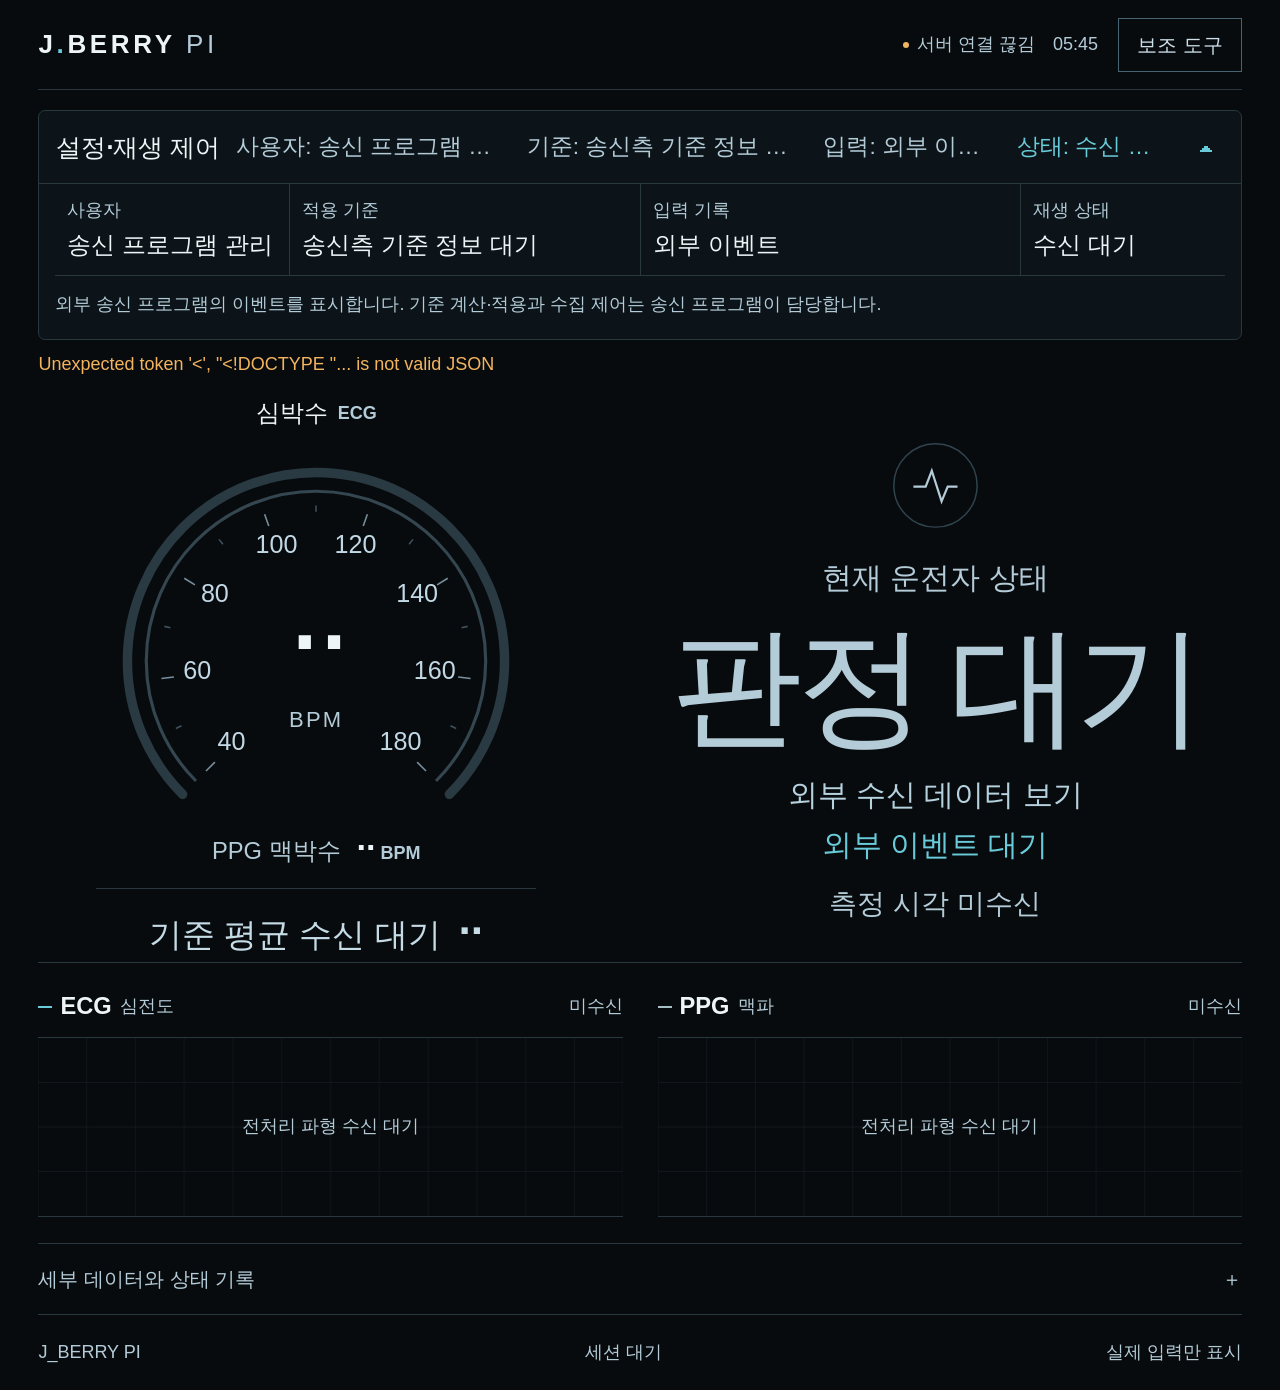
==== commit 83f7960f: "ui: improve webboard readability and compact playback summary" ====
--- a/web/dashboard/index.html
+++ b/web/dashboard/index.html
@@ -18,7 +18,7 @@
   </header>
   <main>
     <details id="replayPanel" class="replay-panel" open>
-      <summary><span class="panel-label">설정·재생 제어</span><span class="replay-summary"><span id="summaryUser">사용자 미선택</span><span id="summaryProfile">기준 미적용</span><span id="summaryRecording">기록 미선택</span><span id="summaryPlayback">대기</span></span><span id="foldLabel" class="fold-label">접기</span></summary>
+      <summary><span class="panel-label">설정·재생 제어</span><span class="replay-summary"><span id="summaryUser">사용자 미선택</span><span id="summaryProfile">기준 미적용</span><span id="summaryRecording">기록 미선택</span><span id="summaryPlayback">대기</span></span><span id="foldLabel" class="fold-label" aria-hidden="true">▴</span></summary>
       <div class="replay-panel-body">
     <dl class="workspace" aria-label="현재 시험 대상">
       <div><dt>사용자</dt><dd id="activeUser">선택 없음</dd></div><div><dt>적용 기준</dt><dd id="activeProfile">적용 없음</dd></div>
@@ -39,14 +39,14 @@
       <div class="instrument heart-instrument">
         <div class="instrument-label">심박수 <span>ECG</span></div>
         <div class="dial">
-          <svg id="heartDial" class="dial-svg" viewBox="0 0 280 245" role="img" aria-label="심박수 눈금" aria-describedby="heartBandBasis heartBandComparison">
+          <svg id="heartDial" class="dial-svg" viewBox="0 0 280 245" role="img" aria-label="심박수 눈금" aria-describedby="heartReferenceDetail heartBandComparison">
             <path class="heart-reference-track" d="M 55.15 224.85 A 120 120 0 1 1 224.85 224.85"/><g id="heartReferenceBand" hidden></g><line id="heartReferenceMark" class="heart-reference-mark" hidden/><circle id="heartCurrentMark" class="heart-current-mark" r="5" hidden/>
             <path class="dial-track" d="M 63.63 216.37 A 108 108 0 1 1 216.37 216.37"/><g class="dial-ticks"></g><path class="dial-value" pathLength="100" d="M 63.63 216.37 A 108 108 0 1 1 216.37 216.37" hidden/>
           </svg>
           <div class="dial-reading"><strong id="ecgHr">··</strong><span>BPM</span></div>
         </div>
         <div class="secondary-reading"><span>PPG 맥박수</span><strong><span id="ppgHr">··</span><small> BPM</small></strong></div>
-        <div class="heart-reference-info"><div class="heart-reference-reading"><span id="heartReferenceText">기준 평균 수신 대기</span><strong id="heartDelta">··</strong></div><div id="heartBandLegend" class="heart-band-legend" hidden><span>기준 근접</span><span>편차 증가</span><span>큰 편차</span></div><p id="heartBandBasis" hidden></p></div>
+        <div class="heart-reference-info"><div class="heart-reference-reading"><span id="heartReferenceText">기준 평균 수신 대기</span><strong id="heartDelta">··</strong></div></div>
       </div>
       <div id="stateModule" class="driver-state" data-state="waiting">
         <div class="state-orbit" aria-hidden="true"><svg viewBox="0 0 84 84"><circle cx="42" cy="42" r="34"/><path d="M24 43h10l5-13 8 25 5-12h8"/></svg></div>
@@ -54,6 +54,7 @@
         <p id="stateDescription" class="state-description" hidden></p>
         <div class="baseline-progress"><span id="baselinePhase">기준을 선택하거나 새로 측정하세요.</span><span id="inputState">입력 대기</span></div>
         <span id="measurementTime" class="measurement-time">측정 시각 미수신</span>
+        <p id="canAssist" class="can-assist" data-status="unavailable" hidden></p>
       </div>
     </section>
     <section class="signal-section" aria-label="실제 생체 파형">
--- a/web/dashboard/styles.css
+++ b/web/dashboard/styles.css
@@ -74,3 +74,139 @@
   .baseline-choice{gap:12px;padding:12px}.inline-field{flex-wrap:wrap}
   .inline-field input{min-width:0;flex:1 1 150px}
 }
+
+.can-assist { margin: .5rem 0 0; font-size: .85rem; color: var(--muted); }
+.can-assist[data-status="outside_baseline"] { color: var(--red); font-weight: 600; }
+
+/* Large type: keep measurements, status and controls readable at a distance. */
+:root{
+  --font-body:clamp(20px,1.5vw,22px);
+  --font-meta:clamp(18px,1.35vw,20px);
+  --font-label:clamp(22px,1.85vw,26px);
+  --font-action:clamp(20px,1.5vw,22px);
+}
+body{font-size:var(--font-body);line-height:1.5}
+.dashboard{max-width:1600px;padding-inline:clamp(18px,3vw,40px)}
+.wordmark{font-size:26px}
+.topbar-right{font-size:var(--font-meta);gap:18px}
+.transport,.button,.fold-label,.replay-summary>span{font-size:var(--font-meta)}
+.button{font-size:var(--font-action);min-height:52px;padding:11px 18px}
+.icon-button{width:52px;height:52px;font-size:34px;flex-shrink:0}
+.topbar{gap:20px}
+.top-menu{min-width:0;flex-wrap:wrap}
+.tools-popover{width:min(380px,calc(100vw - 36px))}
+.replay-panel>summary{--summary-scale:1;grid-template-columns:auto minmax(0,1fr) auto;gap:12px 16px}
+.panel-label{font-size:calc(var(--font-body) * 2 * var(--summary-scale));line-height:1.3;white-space:nowrap}
+.replay-summary{grid-row:auto;grid-column:auto;flex-wrap:nowrap;gap:16px;line-height:1.4}
+.replay-summary>span{font-size:calc(var(--font-meta) * 2 * var(--summary-scale));flex:0 1 auto;max-width:none;min-width:0;white-space:nowrap;overflow:hidden;text-overflow:ellipsis}
+.fold-label{display:grid;place-items:center;width:36px;height:44px;font-size:32px;line-height:1}
+.workspace dt,.playback-progress,.field-help,.directory,.notice,
+.signal-heading>span,.wave-empty,.page-footer,.tools-popover p,
+.section-head>span,.dialog-kicker,.baseline-choice legend,
+.setup-steps li,.baseline-warning,.setup-review dt,.recording-help>summary{
+  font-size:var(--font-meta);
+}
+.workspace dd{font-size:var(--font-label);line-height:1.4}
+.workspace>div{padding-block:13px}
+.playback-toolbar{gap:16px;flex-wrap:wrap}
+.playback-progress{width:min(480px,42%)}
+.cluster{
+  grid-template-columns:minmax(340px,.95fr) minmax(0,1.05fr);
+  gap:clamp(32px,4vw,64px);padding:0 8px;min-height:490px;
+}
+.instrument{max-width:440px}
+.instrument-label{font-size:var(--font-label)}
+.instrument-label>span{font-size:var(--font-meta)}
+.dial{max-width:440px;margin-top:10px}
+.dial-ticks text{font-size:16px}
+.dial-reading{inset:33% 0 auto}
+.dial-reading strong{font-size:clamp(104px,10vw,144px);line-height:1}
+.dial-reading strong[data-wide]{font-size:clamp(80px,7.5vw,108px)}
+.dial-reading>span{font-size:22px;margin-top:6px}
+.secondary-reading{font-size:var(--font-label);gap:16px;flex-wrap:wrap}
+.secondary-reading strong{font-size:34px;font-weight:650}
+.secondary-reading small{font-size:var(--font-meta)}
+.heart-reference-info{container-type:inline-size}
+.heart-reference-reading{gap:8px 18px;font-size:clamp(24px,7.5cqw,34px);line-height:1.4}
+.heart-reference-reading strong{font-size:clamp(32px,10cqw,44px)}
+.heart-reference-info p{font-size:var(--font-meta)}
+.driver-state{
+  --state-inset:38px;
+  align-self:stretch;container-type:size;display:flex;flex-direction:column;
+  justify-content:space-between;gap:8px;padding-block:var(--state-inset);
+  overflow:visible;
+}
+.state-orbit{width:clamp(80px,min(20cqw,21cqh),144px);height:auto;aspect-ratio:1;flex-shrink:0;margin:0 auto}
+.state-caption{font-size:clamp(22px,min(5.4cqw,6.2cqh),38px);line-height:1.4;margin:0}
+.state-title{font-size:clamp(80px,min(34cqw,35cqh),240px);line-height:1.05;flex-shrink:0}
+.driver-state:is([data-state=waiting],[data-state=unavailable]) .state-title{font-size:clamp(56px,min(22cqw,35cqh),180px)}
+.state-description{font-size:clamp(20px,min(5.5cqw,5.8cqh),38px);line-height:1.4;max-width:100%;margin:0;flex-shrink:0}
+.baseline-progress{font-size:clamp(22px,min(5.5cqw,6.1cqh),38px);line-height:1.4;max-width:100%;width:100%;margin:0;gap:8px;overflow-wrap:anywhere;flex-shrink:0}
+.measurement-time{font-size:clamp(22px,min(5.3cqw,5.8cqh),36px);line-height:1.4;margin:0;flex-shrink:0}
+.can-assist{font-size:var(--font-meta);line-height:1.4;max-width:100%;flex-shrink:0;overflow-wrap:anywhere}
+@media(min-width:761px){
+  .driver-state:has(.can-assist:not([hidden])){min-height:640px}
+  .driver-state:has(.can-assist:not([hidden])) .state-title{font-size:clamp(64px,min(34cqw,24cqh),200px)}
+  .driver-state:is([data-state=waiting],[data-state=unavailable]):has(.can-assist:not([hidden])) .state-title{font-size:clamp(56px,min(22cqw,24cqh),180px)}
+}
+.signal-heading h3,.heart-reference-details h3,.detail-grid h3{font-size:var(--font-label)}
+.signal-heading h3>span:last-child{font-size:var(--font-meta)}
+.wave-viewport{height:180px}
+.detail-panel>summary{font-size:var(--font-body)}
+.score-numbers{gap:20px 44px;flex-wrap:wrap}
+.score-numbers span,.trace-legend,.heart-reference-details p{font-size:var(--font-meta)}
+.score-numbers strong{font-size:36px}
+.heart-state-means dd{font-size:var(--font-label)}
+.event-log li{flex-wrap:wrap;gap:4px 18px}
+.quality-details dt,.quality-details dd{overflow-wrap:anywhere}
+.settings-dialog{width:min(900px,calc(100vw - 28px));font-size:var(--font-body)}
+.setup-dialog{width:min(1000px,calc(100vw - 28px))}
+.dialog-heading h2,.setup-heading h2{font-size:clamp(28px,2.5vw,36px)}
+.setup-heading>div{min-width:0}
+.step-title,.setup-dialog .step-title{font-size:var(--font-label)}
+.setup-steps li:before{width:36px;height:36px}
+.field-label,.capture-box h3{font-size:var(--font-body)}
+input[type=text],select{font-size:var(--font-body);min-height:52px}
+input[type=file]{font-size:var(--font-meta)}
+.setup-review>div{grid-template-columns:180px minmax(0,1fr)}
+.setup-footer-actions .button{min-height:52px;white-space:normal}
+.setup-footer-actions .primary{min-width:0}
+.baseline-choice{gap:14px 24px}
+.settings-dialog .baseline-choice input{width:22px;height:22px;flex-shrink:0}
+
+@media(max-width:1000px){
+  .playback-progress{width:100%;max-width:none}
+  .top-menu{width:100%}
+  .detail-grid{grid-template-columns:1fr;gap:28px}
+}
+@media(max-width:760px){
+  :root{--font-body:18px;--font-meta:16px;--font-label:22px;--font-action:18px}
+  .dashboard{padding-inline:18px}
+  .wordmark{font-size:23px}
+  .topbar{gap:14px}
+  .topbar-right{gap:10px}
+  .top-menu .button{font-size:var(--font-action);padding:10px 12px}
+  .cluster{grid-template-columns:1fr;gap:32px;padding:0}
+  .instrument{max-width:400px}
+  .dial{max-width:350px}
+  .dial-reading strong{font-size:clamp(100px,30.8vw,120px)}
+  .dial-reading strong[data-wide]{font-size:clamp(72px,22.5vw,88px)}
+  .driver-state{container-type:inline-size;min-height:clamp(540px,155vw,660px);overflow:visible}
+  .state-title{font-size:min(42cqw,180px)}
+  .driver-state:is([data-state=waiting],[data-state=unavailable]) .state-title{font-size:min(22cqw,92px)}
+  .state-orbit{width:min(26cqw,100px)}
+  .state-caption{font-size:clamp(22px,6.8cqw,28px)}
+  .state-description{font-size:clamp(18px,6cqw,24px)}
+  .baseline-progress,.measurement-time{font-size:clamp(20px,6.8cqw,28px)}
+  .signal-section{grid-template-columns:1fr}
+  .wave-viewport{height:160px}
+  .setup-heading h2{font-size:28px}
+  .setup-steps{gap:4px;padding-inline:15px}
+  .setup-steps li{font-size:16px}
+  .setup-review>div{grid-template-columns:1fr;gap:2px}
+  .setup-footer-actions .primary{max-width:calc(100% - 82px)}
+  .replay-panel>summary{grid-template-columns:minmax(0,1fr) auto}
+  .panel-label{font-size:24px;white-space:normal;word-break:keep-all}
+  .replay-summary{grid-row:2;grid-column:1/-1;flex-wrap:wrap;gap:6px 14px}
+  .replay-summary>span{font-size:18px;max-width:100%;white-space:normal;word-break:keep-all;overflow-wrap:anywhere}
+}
